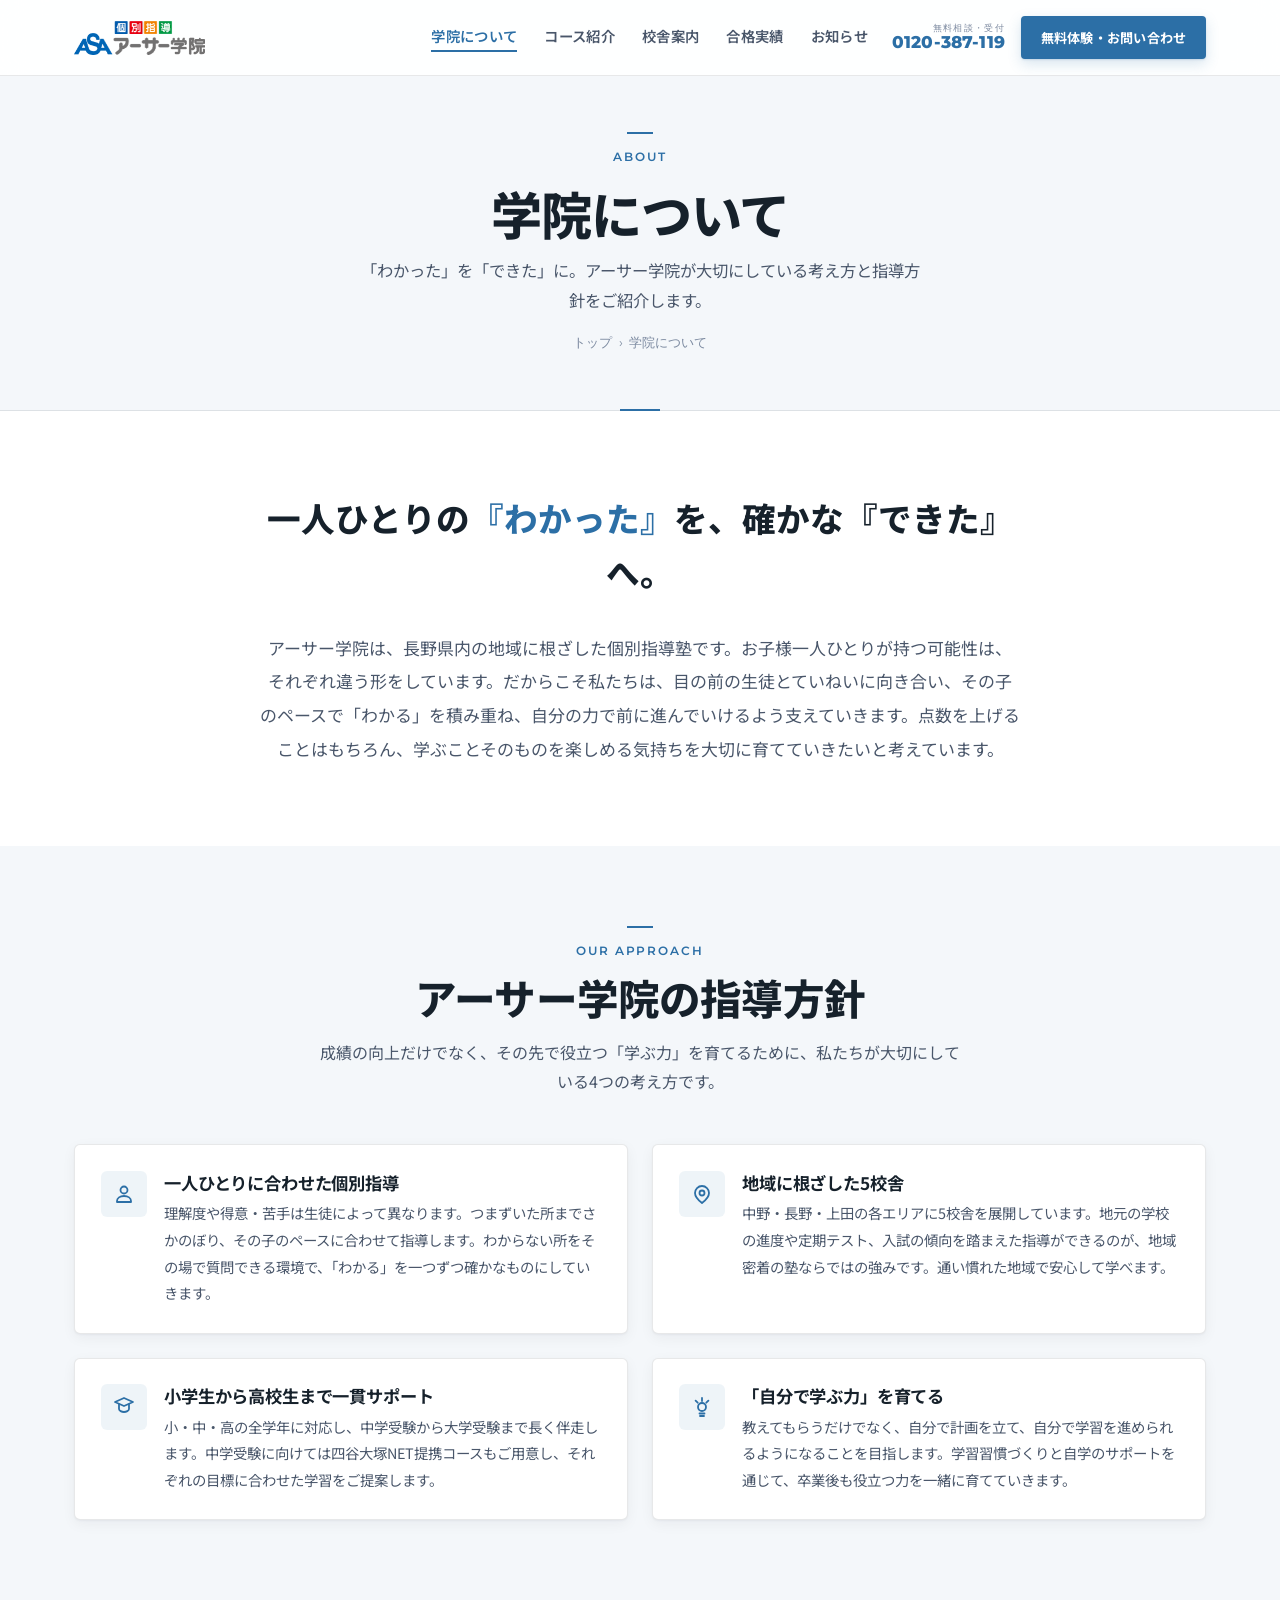
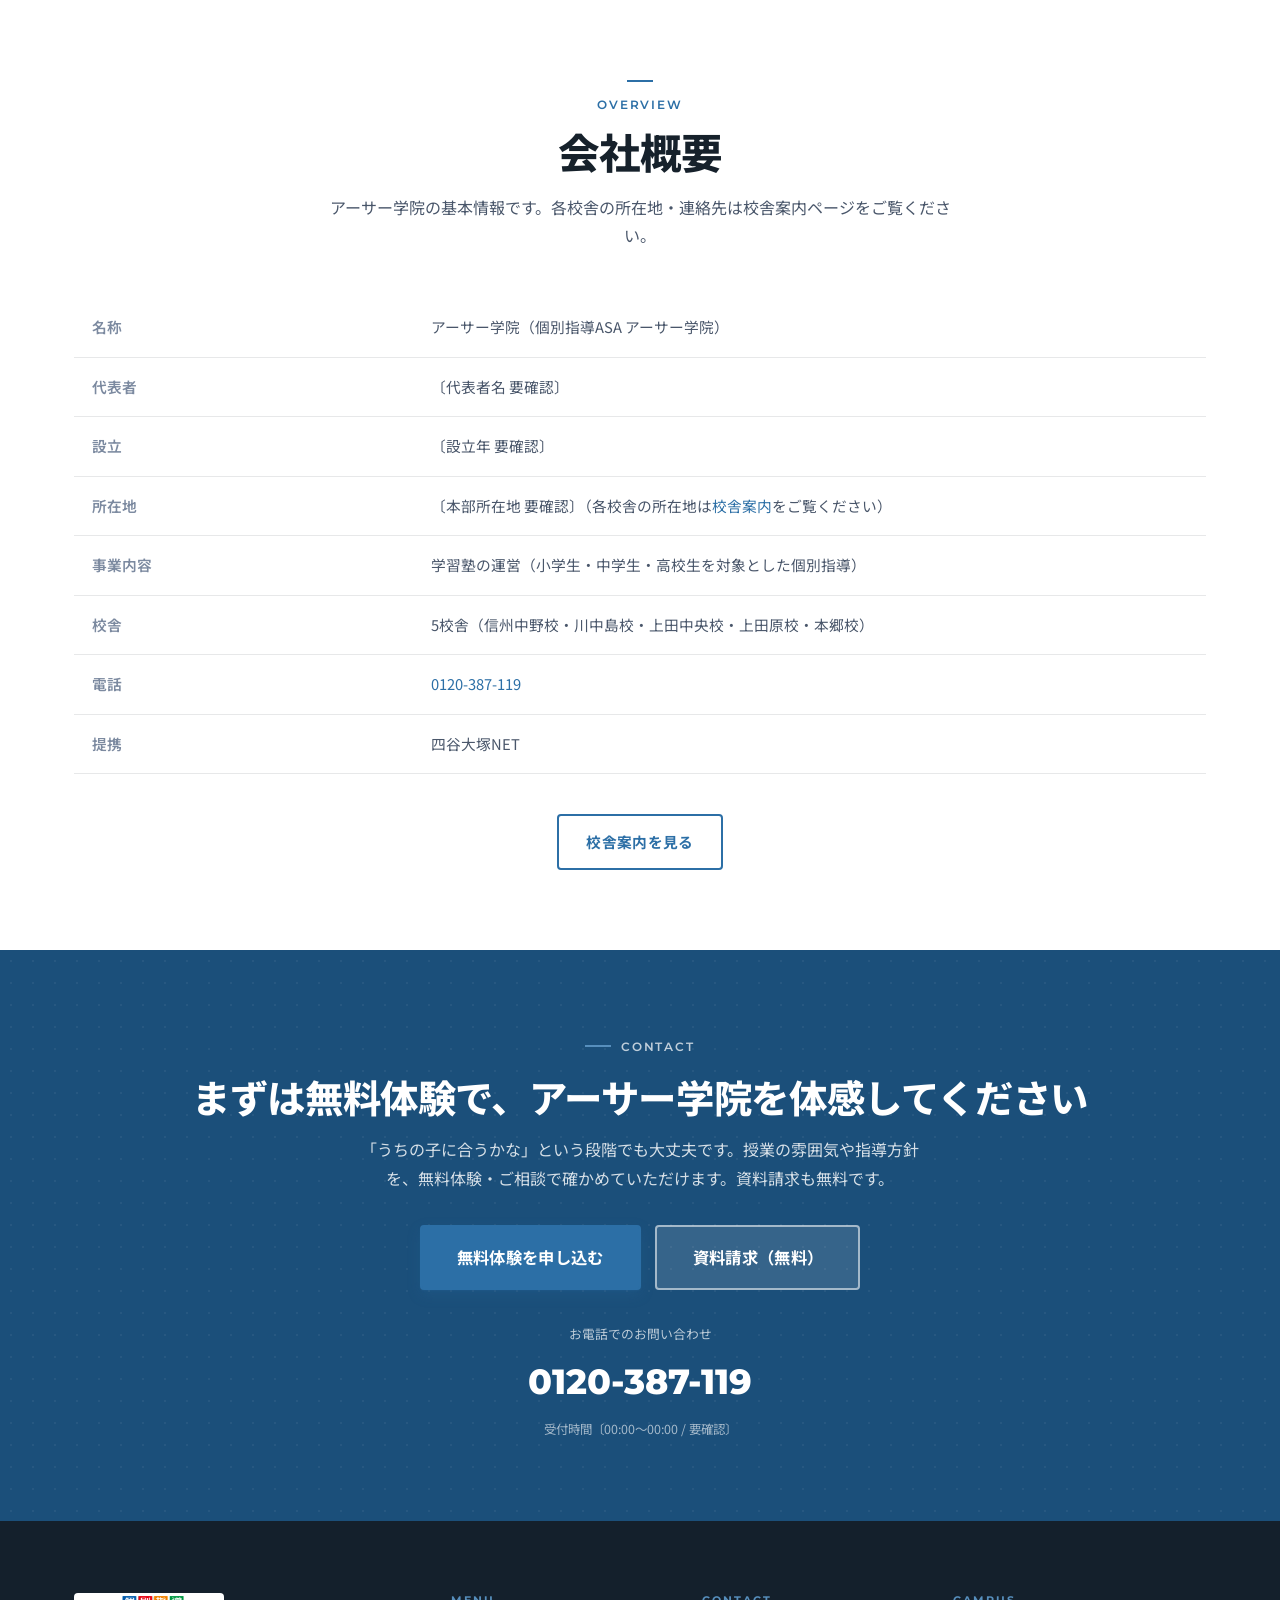
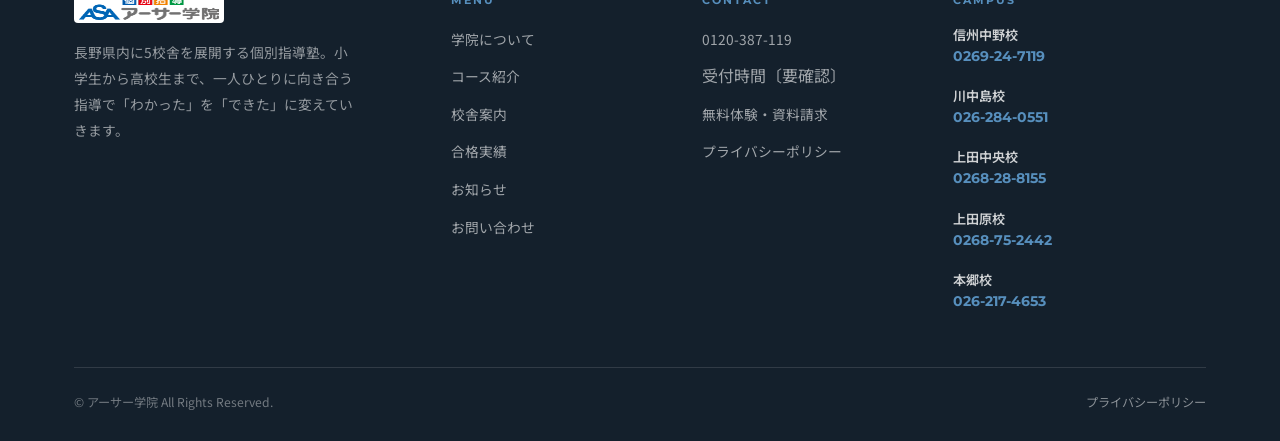
==== about.html @ 17866642 "初版: アーサー学院 提案用サンプルサイト（8ページ） - 純HTML/CSS/JS。SITE_TEMPLATE.md のハウススタイル（白ベース＋単色アクセント・   フラット・ホバー時アクセント線" ====
<!DOCTYPE html>
<html lang="ja">
<head>
  <meta charset="UTF-8">
  <meta name="viewport" content="width=device-width, initial-scale=1.0">
  <meta name="format-detection" content="telephone=no">
  <title>学院について | アーサー学院</title>
  <meta name="description" content="アーサー学院の理念と指導方針。長野県内5校舎で、一人ひとりに向き合う個別指導を通じて「わかった」を「できた」に変えます。">
  <link rel="canonical" href="https://shunta-tf.github.io/AG_website/about.html">
  <meta name="robots" content="index,follow">

  <meta property="og:type" content="website">
  <meta property="og:site_name" content="アーサー学院">
  <meta property="og:locale" content="ja_JP">
  <meta property="og:title" content="学院について | アーサー学院">
  <meta property="og:description" content="アーサー学院の理念と指導方針。長野県内5校舎で、一人ひとりに向き合う個別指導を通じて「わかった」を「できた」に変えます。">
  <meta property="og:url" content="https://shunta-tf.github.io/AG_website/about.html">
  <meta property="og:image" content="https://shunta-tf.github.io/AG_website/images/brand/ogp.png">
  <meta name="twitter:card" content="summary_large_image">
  <meta name="twitter:title" content="学院について | アーサー学院">
  <meta name="twitter:description" content="アーサー学院の理念と指導方針。長野県内5校舎で、一人ひとりに向き合う個別指導を通じて「わかった」を「できた」に変えます。">
  <meta name="twitter:image" content="https://shunta-tf.github.io/AG_website/images/brand/ogp.png">

  <link rel="icon" href="favicon.svg" type="image/svg+xml">
  <link rel="apple-touch-icon" href="images/brand/logo.png">

  <link rel="preconnect" href="https://fonts.googleapis.com">
  <link rel="preconnect" href="https://fonts.gstatic.com" crossorigin>
  <link href="https://fonts.googleapis.com/css2?family=Montserrat:wght@400;500;600;700;800&family=Noto+Sans+JP:wght@400;500;600;700;800&display=swap" rel="stylesheet">
  <link rel="stylesheet" href="css/style.css">
</head>
<body>
  <a href="#main" class="skip-link">本文へスキップ</a>

  <header class="header">
    <div class="nav">
      <a href="index.html" class="nav-logo" aria-label="アーサー学院 トップページ">
        <img src="images/brand/logo.png" alt="アーサー学院" width="180" height="47">
      </a>
      <nav class="nav-links" aria-label="メインメニュー">
        <a href="about.html" class="active">学院について</a>
        <a href="courses.html">コース紹介</a>
        <a href="campus.html">校舎案内</a>
        <a href="results.html">合格実績</a>
        <a href="news.html">お知らせ</a>
      </nav>
      <div class="nav-actions">
        <a href="tel:0120387119" class="nav-tel">
          <span class="tel-label">無料相談・受付</span>
          <span class="tel-num">0120-387-119</span>
        </a>
        <a href="contact.html" class="btn btn-primary btn-sm">無料体験・お問い合わせ</a>
      </div>
      <button class="nav-hamburger" aria-label="メニューを開く" aria-expanded="false" aria-controls="mobileNav">
        <span></span><span></span><span></span>
      </button>
    </div>
  </header>
  <nav class="nav-mobile" id="mobileNav" aria-label="モバイルメニュー">
    <a href="index.html">トップ</a>
    <a href="about.html">学院について</a>
    <a href="courses.html">コース紹介</a>
    <a href="campus.html">校舎案内</a>
    <a href="results.html">合格実績</a>
    <a href="news.html">お知らせ</a>
    <a href="contact.html">お問い合わせ</a>
    <div class="nav-mobile-actions">
      <a href="tel:0120387119" class="nav-mobile-tel">0120-387-119</a>
      <a href="contact.html" class="btn btn-primary">無料体験・お問い合わせ</a>
    </div>
  </nav>

  <main id="main">

    <!-- PAGE HERO -->
    <section class="page-hero">
      <div class="container">
        <span class="section-label">About</span>
        <h1>学院について</h1>
        <p>「わかった」を「できた」に。アーサー学院が大切にしている考え方と指導方針をご紹介します。</p>
        <nav class="breadcrumb" aria-label="パンくず"><a href="index.html">トップ</a><span>›</span>学院について</nav>
      </div>
    </section>

    <!-- 理念バンド -->
    <section class="section">
      <div class="container">
        <div class="mission fade-in">
          <p class="m-quote">一人ひとりの<span class="accent">『わかった』</span>を、確かな『できた』へ。</p>
          <p class="lead mt-2">アーサー学院は、長野県内の地域に根ざした個別指導塾です。お子様一人ひとりが持つ可能性は、それぞれ違う形をしています。だからこそ私たちは、目の前の生徒とていねいに向き合い、その子のペースで「わかる」を積み重ね、自分の力で前に進んでいけるよう支えていきます。点数を上げることはもちろん、学ぶことそのものを楽しめる気持ちを大切に育てていきたいと考えています。</p>
        </div>
      </div>
    </section>

    <!-- 指導方針 -->
    <section class="section bg-alt">
      <div class="container">
        <div class="section-header center fade-in">
          <span class="section-label">Our Approach</span>
          <h2 class="section-title">アーサー学院の指導方針</h2>
          <p class="section-subtitle">成績の向上だけでなく、その先で役立つ「学ぶ力」を育てるために、私たちが大切にしている4つの考え方です。</p>
        </div>
        <div class="feature-grid">
          <div class="feature fade-in">
            <div class="f-ic" aria-hidden="true">
              <svg width="24" height="24" viewBox="0 0 24 24" fill="none" stroke="currentColor" stroke-width="1.8" stroke-linecap="round" stroke-linejoin="round"><path d="M12 14c-4 0-7 2-7 5v1h14v-1c0-3-3-5-7-5Z"/><circle cx="12" cy="8" r="3.5"/></svg>
            </div>
            <div>
              <h3>一人ひとりに合わせた個別指導</h3>
              <p>理解度や得意・苦手は生徒によって異なります。つまずいた所までさかのぼり、その子のペースに合わせて指導します。わからない所をその場で質問できる環境で、「わかる」を一つずつ確かなものにしていきます。</p>
            </div>
          </div>
          <div class="feature fade-in fd2">
            <div class="f-ic" aria-hidden="true">
              <svg width="24" height="24" viewBox="0 0 24 24" fill="none" stroke="currentColor" stroke-width="1.8" stroke-linecap="round" stroke-linejoin="round"><path d="M12 21s-7-5.3-7-10a7 7 0 0 1 14 0c0 4.7-7 10-7 10Z"/><circle cx="12" cy="11" r="2.5"/></svg>
            </div>
            <div>
              <h3>地域に根ざした5校舎</h3>
              <p>中野・長野・上田の各エリアに5校舎を展開しています。地元の学校の進度や定期テスト、入試の傾向を踏まえた指導ができるのが、地域密着の塾ならではの強みです。通い慣れた地域で安心して学べます。</p>
            </div>
          </div>
          <div class="feature fade-in fd3">
            <div class="f-ic" aria-hidden="true">
              <svg width="24" height="24" viewBox="0 0 24 24" fill="none" stroke="currentColor" stroke-width="1.8" stroke-linecap="round" stroke-linejoin="round"><path d="M3 7l9-4 9 4-9 4-9-4Z"/><path d="M7 9.5V14c0 1.7 2.7 3 5 3s5-1.3 5-3V9.5"/></svg>
            </div>
            <div>
              <h3>小学生から高校生まで一貫サポート</h3>
              <p>小・中・高の全学年に対応し、中学受験から大学受験まで長く伴走します。中学受験に向けては四谷大塚NET提携コースもご用意し、それぞれの目標に合わせた学習をご提案します。</p>
            </div>
          </div>
          <div class="feature fade-in fd4">
            <div class="f-ic" aria-hidden="true">
              <svg width="24" height="24" viewBox="0 0 24 24" fill="none" stroke="currentColor" stroke-width="1.8" stroke-linecap="round" stroke-linejoin="round"><path d="M12 3v3"/><path d="M5.6 5.6l2.1 2.1"/><path d="M18.4 5.6l-2.1 2.1"/><circle cx="12" cy="12" r="4"/><path d="M9.5 18.5h5"/><path d="M10 21h4"/></svg>
            </div>
            <div>
              <h3>「自分で学ぶ力」を育てる</h3>
              <p>教えてもらうだけでなく、自分で計画を立て、自分で学習を進められるようになることを目指します。学習習慣づくりと自学のサポートを通じて、卒業後も役立つ力を一緒に育てていきます。</p>
            </div>
          </div>
        </div>
      </div>
    </section>

    <!-- 会社概要 -->
    <section class="section">
      <div class="container">
        <div class="section-header center fade-in">
          <span class="section-label">Overview</span>
          <h2 class="section-title">会社概要</h2>
          <p class="section-subtitle">アーサー学院の基本情報です。各校舎の所在地・連絡先は校舎案内ページをご覧ください。</p>
        </div>
        <div class="table-wrap fade-in">
          <table class="info-table">
            <tbody>
              <tr>
                <th>名称</th>
                <td>アーサー学院（個別指導ASA アーサー学院）</td>
              </tr>
              <tr>
                <th>代表者</th>
                <td>〔代表者名 要確認〕</td>
              </tr>
              <tr>
                <th>設立</th>
                <td>〔設立年 要確認〕</td>
              </tr>
              <tr>
                <th>所在地</th>
                <td>〔本部所在地 要確認〕（各校舎の所在地は<a href="campus.html">校舎案内</a>をご覧ください）</td>
              </tr>
              <tr>
                <th>事業内容</th>
                <td>学習塾の運営（小学生・中学生・高校生を対象とした個別指導）</td>
              </tr>
              <tr>
                <th>校舎</th>
                <td>5校舎（信州中野校・川中島校・上田中央校・上田原校・本郷校）</td>
              </tr>
              <tr>
                <th>電話</th>
                <td><a href="tel:0120387119">0120-387-119</a></td>
              </tr>
              <tr>
                <th>提携</th>
                <td>四谷大塚NET</td>
              </tr>
            </tbody>
          </table>
        </div>
        <div class="section-cta fade-in">
          <a href="campus.html" class="btn btn-outline">校舎案内を見る</a>
        </div>
      </div>
    </section>

    <!-- CTA帯 -->
    <section class="section cta-band">
      <div class="container">
        <div class="fade-in">
          <span class="section-label">Contact</span>
          <h2>まずは無料体験で、アーサー学院を体感してください</h2>
          <p>「うちの子に合うかな」という段階でも大丈夫です。授業の雰囲気や指導方針を、無料体験・ご相談で確かめていただけます。資料請求も無料です。</p>
          <div class="cta-actions">
            <a href="contact.html" class="btn btn-primary btn-lg">無料体験を申し込む</a>
            <a href="contact.html?type=brochure" class="btn btn-ghost btn-lg">資料請求（無料）</a>
          </div>
          <div class="cta-tel">
            <span class="ct-label">お電話でのお問い合わせ</span>
            <a href="tel:0120387119" class="ct-num">0120-387-119</a>
            <span class="ct-hours">受付時間〔00:00〜00:00 / 要確認〕</span>
          </div>
        </div>
      </div>
    </section>

  </main>

  <footer class="footer">
    <div class="container">
      <div class="footer-grid">
        <div class="footer-brand">
          <a href="index.html" class="footer-logo"><img src="images/brand/logo.png" alt="アーサー学院" width="150" height="39"></a>
          <p>長野県内に5校舎を展開する個別指導塾。小学生から高校生まで、一人ひとりに向き合う指導で「わかった」を「できた」に変えていきます。</p>
        </div>
        <div class="footer-col">
          <h4>Menu</h4>
          <ul>
            <li><a href="about.html">学院について</a></li>
            <li><a href="courses.html">コース紹介</a></li>
            <li><a href="campus.html">校舎案内</a></li>
            <li><a href="results.html">合格実績</a></li>
            <li><a href="news.html">お知らせ</a></li>
            <li><a href="contact.html">お問い合わせ</a></li>
          </ul>
        </div>
        <div class="footer-col">
          <h4>Contact</h4>
          <ul>
            <li><a href="tel:0120387119">0120-387-119</a></li>
            <li>受付時間〔要確認〕</li>
            <li><a href="contact.html">無料体験・資料請求</a></li>
            <li><a href="privacy.html">プライバシーポリシー</a></li>
          </ul>
        </div>
        <div class="footer-col footer-campus">
          <h4>Campus</h4>
          <ul>
            <li><span class="fc-name">信州中野校</span><a class="fc-tel" href="tel:0269247119">0269-24-7119</a></li>
            <li><span class="fc-name">川中島校</span><a class="fc-tel" href="tel:0262840551">026-284-0551</a></li>
            <li><span class="fc-name">上田中央校</span><a class="fc-tel" href="tel:0268288155">0268-28-8155</a></li>
            <li><span class="fc-name">上田原校</span><a class="fc-tel" href="tel:0268752442">0268-75-2442</a></li>
            <li><span class="fc-name">本郷校</span><a class="fc-tel" href="tel:0262174653">026-217-4653</a></li>
          </ul>
        </div>
      </div>
      <div class="footer-bottom">
        <span>&copy; アーサー学院 All Rights Reserved.</span>
        <a href="privacy.html">プライバシーポリシー</a>
      </div>
    </div>
  </footer>

  <script src="js/main.js"></script>
</body>
</html>
---- css/style.css ----
/* =====================================================
   STYLE.CSS — アーサー学院 Website
   Base: my-website house style (SITE_TEMPLATE.md §2/§4/§7)
   Re-themed to Arthur Gakuin brand blue (extracted #578fbd).
   Flat, single-accent, hover accent-line motif. No gradients/pills.
   ===================================================== */

/* --- Variables & Reset --- */
:root {
  --bg-primary:    #ffffff;
  --bg-secondary:  #f4f7fa;   /* cool light surface (echoes brand #eff5f9) */
  --bg-card:       #ffffff;
  --bg-card-alt:   #eef3f8;

  /* Brand blue — extracted from arthurgakuin.com (#578fbd) + logo, deepened for AA contrast */
  --accent:        #2c6fa6;   /* primary (AA on white ≈ 5.3:1) */
  --accent-light:  #578fbd;   /* the original extracted brand blue */
  --accent-dark:   #1f5586;   /* hover */
  --accent-glow:   rgba(44,111,166,0.08);
  --accent-deep:   #1b4f7a;   /* hero panel */

  --text-primary:  #16212b;
  --text-secondary:#49566a;
  --text-muted:    #7c8aa0;
  --border:        rgba(22,33,43,0.10);
  --border-hover:  rgba(44,111,166,0.32);

  --header-height: 76px;
  --section-pad:   80px 0;
  --max-width:     1180px;
  --radius:        6px;
  --radius-sm:     4px;
  --t:             all 0.25s ease;
  --shadow:        0 1px 2px rgba(15,23,42,0.04), 0 4px 14px rgba(15,23,42,0.05);
  --shadow-hover:  0 2px 6px rgba(15,23,42,0.06), 0 14px 30px rgba(15,23,42,0.10);
  --ink:           #14202c;
}

*, *::before, *::after { box-sizing: border-box; margin: 0; padding: 0; }

html { scroll-behavior: smooth; -webkit-text-size-adjust: 100%; scroll-padding-top: 92px; }

body {
  font-family: 'Noto Sans JP', 'Montserrat', -apple-system, BlinkMacSystemFont, sans-serif;
  background: var(--bg-primary);
  color: var(--text-primary);
  line-height: 1.8;
  opacity: 0;
  transition: opacity 0.5s ease;
  min-height: 100vh;
  overflow-x: hidden;
  -webkit-font-smoothing: antialiased;
  -moz-osx-font-smoothing: grayscale;
  text-rendering: optimizeLegibility;
}
body.page-loaded { opacity: 1; }

::selection { background: rgba(44,111,166,0.16); color: var(--text-primary); }

@media (prefers-reduced-motion: reduce) {
  *, *::before, *::after {
    animation-duration: 0.01ms !important;
    animation-iteration-count: 1 !important;
    transition-duration: 0.01ms !important;
    scroll-behavior: auto !important;
  }
}

img { max-width: 100%; height: auto; display: block; }
a { color: var(--accent); text-decoration: none; transition: var(--t); }
a:hover { color: var(--accent-dark); }
ul { list-style: none; }

/* --- Keyboard focus (accessibility) --- */
:focus-visible {
  outline: 2px solid var(--accent);
  outline-offset: 2px;
  border-radius: var(--radius-sm);
}
.nav-hamburger:focus-visible { outline-offset: 3px; }

/* --- Skip to content link --- */
.skip-link {
  position: absolute; left: 12px; top: -48px;
  z-index: 2000;
  background: var(--accent); color: #fff;
  padding: 0.6rem 1rem; border-radius: var(--radius-sm);
  font-family: 'Montserrat', sans-serif; font-size: 0.85rem; font-weight: 600;
  transition: top 0.2s ease;
}
.skip-link:focus { top: 12px; color: #fff; }

/* --- Typography --- */
h1,h2,h3,h4,h5 {
  font-family: 'Montserrat', 'Noto Sans JP', sans-serif;
  font-weight: 700;
  line-height: 1.35;
  letter-spacing: -0.01em;
}
.section-title { font-size: clamp(1.85rem,4vw,2.6rem); margin-bottom: 0.7rem; font-weight: 800; letter-spacing: -0.02em; line-height: 1.25; }
.section-subtitle { font-size: 1rem; color: var(--text-secondary); margin-bottom: 0; font-weight: 400; max-width: 640px; }
.section-header.center .section-subtitle { margin-left: auto; margin-right: auto; }
.accent { color: var(--accent); }
.lead { font-size: 1.06rem; color: var(--text-secondary); line-height: 2; }

/* --- Layout --- */
.container { max-width: var(--max-width); margin: 0 auto; padding: 0 24px; }
.section { padding: var(--section-pad); }
.section-header { margin-bottom: 48px; }
.section-header.center { text-align: center; }
.section-label {
  display: inline-block;
  font-size: 0.72rem; font-weight: 600; letter-spacing: 0.16em;
  text-transform: uppercase; color: var(--accent);
  font-family: 'Montserrat', sans-serif;
  margin-bottom: 0.85rem;
}
.section-label::before {
  content: ''; display: inline-block; vertical-align: middle;
  width: 26px; height: 2px; background: var(--accent);
  margin-right: 0.6rem; margin-bottom: 0.18rem;
}
.section-header.center .section-label::before {
  display: block; margin: 0 auto 0.8rem;
}
.bg-alt { background: var(--bg-secondary); }

/* --- Header --- */
.header {
  position: fixed; top: 0; left: 0; right: 0;
  height: var(--header-height);
  z-index: 1000;
  transition: background-color 0.25s ease, box-shadow 0.25s ease, border-color 0.25s ease;
  transform: translateZ(0);
  -webkit-transform: translateZ(0);
  backface-visibility: hidden;
  -webkit-backface-visibility: hidden;
  will-change: background-color;
  border-bottom: 1px solid transparent;
  background-color: rgba(255,255,255,0.92);
  backdrop-filter: saturate(180%) blur(20px);
  -webkit-backdrop-filter: saturate(180%) blur(20px);
  border-bottom-color: var(--border);
}
.header.scrolled {
  box-shadow: 0 1px 0 rgba(15,23,42,0.04), 0 6px 24px rgba(15,23,42,0.06);
}
.nav {
  display: flex; align-items: center; justify-content: space-between;
  height: 100%; max-width: var(--max-width);
  margin: 0 auto; padding: 0 24px; gap: 1.5rem;
}
.nav-logo {
  display: inline-flex; align-items: center; gap: 0.55rem;
  font-family: 'Montserrat', sans-serif;
  font-size: 1.12rem; font-weight: 800;
  color: var(--text-primary); letter-spacing: 0.02em;
  white-space: nowrap;
}
.nav-logo img { height: 34px; width: auto; }
.nav-logo .logo-text { font-weight: 800; }
.nav-logo .logo-text span { color: var(--accent); }
.nav-logo:hover { color: var(--text-primary); }

.nav-links { display: flex; gap: 1.7rem; align-items: center; margin-left: auto; }
.nav-links a {
  font-family: 'Noto Sans JP', sans-serif;
  font-size: 0.9rem; font-weight: 600;
  color: var(--text-secondary); letter-spacing: 0.02em;
  position: relative; padding-bottom: 4px; white-space: nowrap;
}
.nav-links a::after {
  content: ''; position: absolute; bottom: 0; left: 0;
  width: 0; height: 2px; background: var(--accent);
  transition: width 0.3s ease;
}
.nav-links a:hover, .nav-links a.active { color: var(--accent); }
.nav-links a:hover::after, .nav-links a.active::after { width: 100%; }

/* Header conversion actions (persistent CTA — KPI) */
.nav-actions { display: flex; align-items: center; gap: 1rem; }
.nav-tel {
  display: flex; flex-direction: column; line-height: 1.1;
  font-family: 'Montserrat', sans-serif; text-align: right;
}
.nav-tel .tel-label { font-size: 0.58rem; letter-spacing: 0.14em; text-transform: uppercase; color: var(--text-muted); }
.nav-tel .tel-num { font-size: 1.05rem; font-weight: 800; color: var(--accent); letter-spacing: 0.01em; }
.nav-tel .tel-num:hover { color: var(--accent-dark); }

/* Hamburger */
.nav-hamburger {
  display: none; flex-direction: column; gap: 5px;
  cursor: pointer; padding: 8px; background: none; border: none;
}
.nav-hamburger span {
  display: block; width: 24px; height: 2px;
  background: var(--text-primary); transition: var(--t); border-radius: 2px;
}
.nav-hamburger.open span:nth-child(1) { transform: translateY(7px) rotate(45deg); }
.nav-hamburger.open span:nth-child(2) { opacity: 0; }
.nav-hamburger.open span:nth-child(3) { transform: translateY(-7px) rotate(-45deg); }

/* Home page: white nav over dark hero before scroll */
.home-page .header:not(.scrolled) {
  background-color: transparent;
  backdrop-filter: none; -webkit-backdrop-filter: none;
  border-bottom-color: transparent;
}
.home-page .header:not(.scrolled) .nav-logo { color: #fff; }
.home-page .header:not(.scrolled) .nav-logo .logo-text span { color: rgba(255,255,255,0.8); }
.home-page .header:not(.scrolled) .nav-links a { color: rgba(255,255,255,0.9); }
.home-page .header:not(.scrolled) .nav-links a:hover,
.home-page .header:not(.scrolled) .nav-links a.active { color: #fff; }
.home-page .header:not(.scrolled) .nav-links a::after { background: #fff; }
.home-page .header:not(.scrolled) .nav-hamburger span { background: #fff; }
.home-page .header:not(.scrolled) .nav-tel .tel-label { color: rgba(255,255,255,0.7); }
.home-page .header:not(.scrolled) .nav-tel .tel-num { color: #fff; }
/* Logo image: white version not available — keep mark legible on dark with a subtle plate */
.home-page .header:not(.scrolled) .nav-logo img {
  background: #fff; border-radius: 4px; padding: 3px 5px;
}

/* Mobile nav */
.nav-mobile {
  display: none; position: fixed;
  top: var(--header-height); left: 0; right: 0;
  background: rgba(255,255,255,0.98); backdrop-filter: blur(20px);
  padding: 1.5rem 24px 2rem; border-bottom: 1px solid var(--border);
  flex-direction: column; gap: 0; z-index: 999;
  box-shadow: 0 8px 24px rgba(14,14,30,0.08);
  max-height: calc(100vh - var(--header-height)); overflow-y: auto;
}
.nav-mobile.open { display: flex; }
.nav-mobile a {
  font-family: 'Noto Sans JP', sans-serif;
  font-size: 1.02rem; font-weight: 600;
  color: var(--text-secondary);
  padding: 0.95rem 0;
  border-bottom: 1px solid var(--border);
}
.nav-mobile a.active, .nav-mobile a:hover { color: var(--accent); }
.nav-mobile .nav-mobile-actions { display: flex; flex-direction: column; gap: 0.7rem; margin-top: 1.4rem; }
.nav-mobile .nav-mobile-actions .btn { width: 100%; justify-content: center; }
.nav-mobile-tel {
  display: flex; align-items: center; justify-content: center; gap: 0.5rem;
  font-family: 'Montserrat', sans-serif; font-weight: 800; font-size: 1.2rem;
  color: var(--accent); padding: 0.6rem 0; border: none;
}

/* --- Buttons --- */
.btn {
  display: inline-flex; align-items: center; justify-content: center; gap: 0.5rem;
  padding: 0.78rem 1.7rem;
  border-radius: var(--radius-sm);
  font-family: 'Noto Sans JP', 'Montserrat', sans-serif;
  font-size: 0.92rem; font-weight: 700; letter-spacing: 0.02em;
  cursor: pointer; transition: var(--t); border: 2px solid transparent;
  text-decoration: none; white-space: nowrap;
}
.btn .btn-ic { font-size: 1.05em; line-height: 1; }
.btn-primary { background: var(--accent); color: #fff; border-color: var(--accent); box-shadow: 0 1px 2px rgba(44,111,166,0.18), 0 5px 14px rgba(44,111,166,0.18); }
.btn-primary:hover { background: var(--accent-dark); border-color: var(--accent-dark); color: #fff; transform: translateY(-2px); box-shadow: 0 2px 4px rgba(44,111,166,0.2), 0 10px 22px rgba(44,111,166,0.24); }
.btn-outline { background: #fff; color: var(--accent); border-color: var(--accent); }
.btn-outline:hover { background: var(--accent); color: #fff; transform: translateY(-2px); }
.btn-ghost { background: rgba(255,255,255,0.12); color: #fff; border-color: rgba(255,255,255,0.55); }
.btn-ghost:hover { background: #fff; color: var(--accent); border-color: #fff; transform: translateY(-2px); }
.btn-lg { padding: 1rem 2.2rem; font-size: 1.02rem; }
.btn-sm { padding: 0.5rem 1.1rem; font-size: 0.82rem; }
.btn-block { width: 100%; }

/* --- Cards (shared) --- */
.card {
  background: var(--bg-card);
  border: 1px solid var(--border);
  border-radius: var(--radius);
  padding: 2rem;
  transition: var(--t);
  position: relative; overflow: hidden;
  box-shadow: var(--shadow);
}
.card::before {
  content: ''; position: absolute; top: 0; left: 0; right: 0; height: 2px;
  background: var(--accent);
  transform: scaleX(0); transform-origin: left;
  transition: transform 0.3s ease;
}
.card:hover { transform: translateY(-3px); box-shadow: var(--shadow-hover); border-color: var(--border-hover); }
.card:hover::before { transform: scaleX(1); }

/* ===========================
   HERO (photo-less brand panel)
   =========================== */
.hero {
  position: relative; overflow: hidden;
  background: var(--accent-deep);
  color: #fff;
  padding: calc(var(--header-height) + 60px) 0 76px;
  min-height: clamp(520px, 68vh, 700px);
  display: flex; align-items: center;
}
/* subtle static texture — fine dotted grid, never animated (§7-safe) */
.hero::before {
  content: ''; position: absolute; inset: 0; z-index: 0;
  background-image: radial-gradient(rgba(255,255,255,0.06) 1px, transparent 1px);
  background-size: 22px 22px;
  -webkit-mask-image: linear-gradient(to bottom, rgba(0,0,0,0.8), transparent 70%);
  mask-image: linear-gradient(to bottom, rgba(0,0,0,0.8), transparent 70%);
}
.hero .container { position: relative; z-index: 1; width: 100%; }
.hero-grid { display: grid; grid-template-columns: 1.15fr 0.85fr; gap: 3rem; align-items: center; }
.hero-label {
  display: inline-block; font-family: 'Montserrat', sans-serif;
  font-size: 0.74rem; font-weight: 600; letter-spacing: 0.18em;
  text-transform: uppercase; color: rgba(255,255,255,0.72);
  margin-bottom: 1rem;
}
.hero-label::before { content: ''; display: inline-block; width: 26px; height: 2px; background: var(--accent-light); vertical-align: middle; margin-right: 0.6rem; margin-bottom: 0.2rem; }
.hero-title {
  font-family: 'Noto Sans JP', sans-serif;
  font-size: clamp(2rem, 4.6vw, 3.25rem);
  font-weight: 800; letter-spacing: -0.01em;
  line-height: 1.32; margin-bottom: 1.2rem; color: #fff;
}
.hero-title .accent-text { color: var(--accent-light); }
.hero-title .line { display: block; }
.hero-tagline {
  font-size: clamp(0.98rem, 1.6vw, 1.12rem);
  color: rgba(255,255,255,0.85); margin-bottom: 2rem;
  max-width: 560px; line-height: 1.95;
}
.hero-cta { display: flex; gap: 0.9rem; flex-wrap: wrap; align-items: center; }
.hero-tel-block {
  margin-top: 1.8rem; padding-top: 1.6rem;
  border-top: 1px solid rgba(255,255,255,0.16);
  display: flex; align-items: baseline; gap: 0.9rem; flex-wrap: wrap;
}
.hero-tel-block .htb-label { font-size: 0.8rem; color: rgba(255,255,255,0.7); }
.hero-tel-block .htb-num {
  font-family: 'Montserrat', sans-serif; font-weight: 800;
  font-size: clamp(1.5rem, 3vw, 2rem); color: #fff; letter-spacing: 0.01em;
}
.hero-tel-block .htb-num:hover { color: var(--accent-light); }
.hero-tel-block .htb-hours { font-size: 0.78rem; color: rgba(255,255,255,0.6); }

/* Hero side panel: trust mini-stats (no photo dependency) */
.hero-aside {
  background: rgba(255,255,255,0.06);
  border: 1px solid rgba(255,255,255,0.14);
  border-radius: var(--radius);
  padding: 1.8rem;
  backdrop-filter: blur(2px);
}
.hero-aside h2 { font-size: 0.78rem; letter-spacing: 0.12em; text-transform: uppercase; color: rgba(255,255,255,0.7); font-family: 'Montserrat',sans-serif; margin-bottom: 1.2rem; font-weight: 700; }
.hero-stats { display: grid; grid-template-columns: 1fr 1fr; gap: 1.4rem 1rem; }
.hero-stat .hs-val { font-family: 'Montserrat', sans-serif; font-size: clamp(1.7rem, 3vw, 2.3rem); font-weight: 800; color: #fff; line-height: 1; }
.hero-stat .hs-val small { font-size: 0.5em; font-weight: 700; margin-left: 0.15rem; color: var(--accent-light); }
.hero-stat .hs-lbl { font-size: 0.78rem; color: rgba(255,255,255,0.72); margin-top: 0.35rem; }

.hero-scroll {
  position: absolute; bottom: 22px; left: 50%; transform: translateX(-50%);
  display: flex; flex-direction: column; align-items: center; gap: 6px;
  color: rgba(255,255,255,0.6); font-size: 0.64rem;
  letter-spacing: 0.18em; text-transform: uppercase;
  font-family: 'Montserrat', sans-serif; z-index: 1;
  animation: scrollBounce 2.2s ease-in-out infinite;
}
.hero-scroll::after { content: ''; display: block; width: 1px; height: 32px; background: linear-gradient(to bottom, rgba(255,255,255,0.6), transparent); }
@keyframes scrollBounce { 0%,100%{transform:translateX(-50%) translateY(0);} 50%{transform:translateX(-50%) translateY(8px);} }

/* ===========================
   REASONS (選ばれる理由)
   =========================== */
.reason-grid { display: grid; grid-template-columns: repeat(3, 1fr); gap: 1.5rem; }
.reason {
  background: var(--bg-card); border: 1px solid var(--border);
  border-radius: var(--radius); padding: 2rem 1.9rem;
  position: relative; overflow: hidden; transition: var(--t); box-shadow: var(--shadow);
  display: flex; flex-direction: column;
}
.reason::before { content:''; position:absolute; top:0; left:0; right:0; height:2px; background:var(--accent); transform:scaleX(0); transform-origin:left; transition:transform .3s ease; }
.reason:hover { transform: translateY(-3px); box-shadow: var(--shadow-hover); border-color: var(--border-hover); }
.reason:hover::before { transform: scaleX(1); }
.reason-num {
  font-family: 'Montserrat', sans-serif; font-size: 0.72rem; font-weight: 800;
  letter-spacing: 0.1em; color: var(--accent); margin-bottom: 0.9rem;
}
.reason-ic {
  width: 52px; height: 52px; border-radius: var(--radius);
  background: var(--accent-glow); color: var(--accent);
  display: flex; align-items: center; justify-content: center;
  font-size: 1.5rem; margin-bottom: 1.1rem;
}
.reason h3 { font-size: 1.18rem; margin-bottom: 0.55rem; letter-spacing: 0; font-family: 'Noto Sans JP', sans-serif; }
.reason p { color: var(--text-secondary); font-size: 0.92rem; line-height: 1.85; flex: 1; }

/* ===========================
   COURSE CARDS
   =========================== */
.course-grid { display: grid; grid-template-columns: repeat(3, 1fr); gap: 1.5rem; }
.course {
  background: var(--bg-card); border: 1px solid var(--border);
  border-radius: var(--radius); overflow: hidden; transition: var(--t);
  box-shadow: var(--shadow); display: flex; flex-direction: column;
}
.course:hover { transform: translateY(-3px); box-shadow: var(--shadow-hover); border-color: var(--border-hover); }
.course-media { position: relative; aspect-ratio: 16/10; }
.course-tag {
  position: absolute; top: 12px; left: 12px; z-index: 2;
  background: var(--accent); color: #fff;
  font-size: 0.74rem; font-weight: 700; padding: 0.3rem 0.8rem;
  border-radius: var(--radius-sm); font-family: 'Montserrat', sans-serif; letter-spacing: 0.04em;
}
.course-body { padding: 1.6rem 1.6rem 1.8rem; display: flex; flex-direction: column; flex: 1; }
.course-body .eyebrow { font-family: 'Montserrat', sans-serif; font-size: 0.68rem; letter-spacing: 0.12em; text-transform: uppercase; color: var(--accent); font-weight: 700; margin-bottom: 0.3rem; }
.course-body h3 { font-size: 1.3rem; margin-bottom: 0.7rem; font-family: 'Noto Sans JP', sans-serif; }
.course-body p { color: var(--text-secondary); font-size: 0.9rem; line-height: 1.85; flex: 1; margin-bottom: 1.2rem; }
.course-meta { display: flex; flex-direction: column; gap: 0.4rem; margin-bottom: 1.3rem; }
.course-meta .cm-row { display: flex; gap: 0.6rem; font-size: 0.86rem; }
.course-meta .cm-k { color: var(--text-muted); min-width: 4.5em; }
.course-meta .cm-v { color: var(--text-primary); font-weight: 600; }
.course .btn { align-self: flex-start; margin-top: auto; }

/* ===========================
   RESULTS — "number is the hero"
   =========================== */
.results-grid { display: grid; grid-template-columns: repeat(auto-fit, minmax(220px, 1fr)); gap: 1.25rem; }
.result-stat {
  background: var(--bg-card); border: 1px solid var(--border);
  border-radius: var(--radius); padding: 2rem 1.5rem; text-align: center;
  box-shadow: var(--shadow); transition: var(--t); position: relative; overflow: hidden;
}
.result-stat::before { content:''; position:absolute; top:0; left:0; right:0; height:3px; background:var(--accent); transform:scaleX(0); transform-origin:left; transition:transform .3s ease; }
.result-stat:hover { transform: translateY(-3px); box-shadow: var(--shadow-hover); border-color: var(--border-hover); }
.result-stat:hover::before { transform: scaleX(1); }
.result-stat .rs-val { font-family: 'Montserrat', sans-serif; font-size: clamp(2.4rem, 5vw, 3.4rem); font-weight: 800; color: var(--accent); line-height: 1; letter-spacing: -0.02em; }
.result-stat .rs-val small { font-size: 0.36em; font-weight: 700; color: var(--text-secondary); margin-left: 0.2rem; letter-spacing: 0; }
.result-stat .rs-lbl { font-size: 0.9rem; color: var(--text-secondary); margin-top: 0.7rem; font-weight: 600; }
.result-stat .rs-note { font-size: 0.74rem; color: var(--text-muted); margin-top: 0.3rem; }

/* school list of results (named, attributable) */
.result-cols { display: grid; grid-template-columns: 1fr 1fr; gap: 1.5rem; }
.result-card { background: var(--bg-card); border: 1px solid var(--border); border-left: 3px solid var(--accent); border-radius: var(--radius); padding: 1.8rem; box-shadow: var(--shadow); }
.result-card h3 { font-size: 1.1rem; margin-bottom: 1rem; font-family: 'Noto Sans JP', sans-serif; }
.chips { display: flex; flex-wrap: wrap; gap: 0.5rem; }
.chip { font-size: 0.84rem; padding: 0.32rem 0.8rem; background: var(--bg-secondary); border: 1px solid var(--border); border-radius: var(--radius-sm); color: var(--text-secondary); }
.chip strong { color: var(--accent); font-family: 'Montserrat', sans-serif; }

/* ===========================
   CAMPUS CARDS
   =========================== */
.campus-grid { display: grid; grid-template-columns: repeat(3, 1fr); gap: 1.5rem; }
.campus {
  background: var(--bg-card); border: 1px solid var(--border);
  border-radius: var(--radius); overflow: hidden; transition: var(--t);
  box-shadow: var(--shadow); display: flex; flex-direction: column;
}
.campus:hover { transform: translateY(-3px); box-shadow: var(--shadow-hover); border-color: var(--border-hover); }
.campus-media { aspect-ratio: 16/10; }
.campus-body { padding: 1.5rem 1.5rem 1.7rem; display: flex; flex-direction: column; flex: 1; }
.campus-body h3 { font-size: 1.22rem; margin-bottom: 0.9rem; font-family: 'Noto Sans JP', sans-serif; }
.campus-meta { display: flex; flex-direction: column; gap: 0.55rem; margin-bottom: 1.3rem; font-size: 0.88rem; color: var(--text-secondary); flex: 1; }
.campus-meta .ci-row { display: flex; gap: 0.6rem; align-items: flex-start; }
.campus-meta .ci-row .mi { color: var(--accent); min-width: 1.2rem; margin-top: 0.1rem; }
.campus-meta .ci-row a { color: var(--accent); font-weight: 600; }
.campus-actions { display: flex; gap: 0.6rem; flex-wrap: wrap; }

/* ===========================
   NEWS LIST + tags (全校 / 校舎別 + category)
   =========================== */
.news-list { display: flex; flex-direction: column; gap: 1px; background: var(--border); border-radius: var(--radius); overflow: hidden; border: 1px solid var(--border); }
.news-item {
  display: flex; align-items: center; gap: 1rem;
  padding: 1.15rem 1.6rem; background: var(--bg-card); transition: var(--t);
  flex-wrap: wrap; position: relative;
}
.news-item::before { content:''; position:absolute; left:0; top:0; bottom:0; width:3px; background:var(--accent); transform:scaleY(0); transition:transform .25s ease; }
.news-item:hover { background: #f3f8fc; }
.news-item:hover::before { transform: scaleY(1); }
.news-date { font-family: 'Montserrat', sans-serif; font-size: 0.8rem; font-weight: 700; color: var(--accent); white-space: nowrap; min-width: 92px; }
.news-tags { display: inline-flex; gap: 0.4rem; flex-wrap: wrap; }
.news-badge {
  font-size: 0.68rem; font-weight: 700; padding: 0.22rem 0.6rem; border-radius: 3px;
  white-space: nowrap; font-family: 'Noto Sans JP', sans-serif; letter-spacing: 0.02em;
}
/* scope: 全校 vs 校舎別 */
.badge-scope-all { background: var(--accent); color: #fff; }
.badge-scope-campus { background: var(--accent-glow); color: var(--accent); border: 1px solid var(--border-hover); }
/* category colors (muted, single-hue family + a couple of neutrals) */
.badge-cat { border: 1px solid var(--border); background: var(--bg-secondary); color: var(--text-secondary); }
.badge-cat-info    { background: var(--bg-secondary); color: var(--text-secondary); border-color: var(--border); }
.badge-cat-event   { background: #eef6ef; color: #3a7d44; border-color: rgba(58,125,68,0.25); }
.badge-cat-closed  { background: #fdeeee; color: #b5403a; border-color: rgba(181,64,58,0.25); }
.badge-cat-result  { background: var(--accent-glow); color: var(--accent); border-color: var(--border-hover); }
.news-text { color: var(--text-primary); font-size: 0.94rem; flex: 1; min-width: 200px; }
.news-item a.news-text:hover { color: var(--accent); }

/* News filter bar */
.news-filter { display: flex; flex-wrap: wrap; gap: 0.5rem; margin-bottom: 1.6rem; }
.news-filter button {
  font-family: 'Noto Sans JP', sans-serif; font-size: 0.84rem; font-weight: 600;
  padding: 0.45rem 1rem; border-radius: var(--radius-sm);
  border: 1px solid var(--border); background: var(--bg-card); color: var(--text-secondary);
  cursor: pointer; transition: var(--t);
}
.news-filter button:hover { border-color: var(--border-hover); color: var(--accent); }
.news-filter button.active { background: var(--accent); border-color: var(--accent); color: #fff; }
.news-item.is-hidden { display: none; }

/* ===========================
   CTA BAND (closing conversion — KPI)
   =========================== */
.cta-band { background: var(--accent-deep); color: #fff; position: relative; overflow: hidden; }
.cta-band::before {
  content:''; position:absolute; inset:0;
  background-image: radial-gradient(rgba(255,255,255,0.05) 1px, transparent 1px);
  background-size: 22px 22px;
}
.cta-band .container { position: relative; z-index: 1; text-align: center; }
.cta-band .section-label { color: rgba(255,255,255,0.72); }
.cta-band .section-label::before { background: var(--accent-light); }
.cta-band h2 { font-size: clamp(1.7rem, 3.6vw, 2.4rem); font-weight: 800; color: #fff; margin-bottom: 0.8rem; line-height: 1.35; font-family: 'Noto Sans JP', sans-serif; }
.cta-band p { color: rgba(255,255,255,0.82); max-width: 560px; margin: 0 auto 2rem; }
.cta-actions { display: flex; gap: 0.9rem; justify-content: center; flex-wrap: wrap; }
.cta-tel { margin-top: 2rem; }
.cta-tel .ct-label { font-size: 0.8rem; color: rgba(255,255,255,0.7); display: block; margin-bottom: 0.3rem; }
.cta-tel .ct-num { font-family: 'Montserrat', sans-serif; font-weight: 800; font-size: clamp(1.6rem, 3.4vw, 2.2rem); color: #fff; }
.cta-tel .ct-num:hover { color: var(--accent-light); }
.cta-tel .ct-hours { font-size: 0.78rem; color: rgba(255,255,255,0.6); display: block; margin-top: 0.3rem; }

/* ===========================
   PAGE HERO (inner pages)
   =========================== */
.page-hero {
  padding: calc(var(--header-height) + 56px) 24px 56px;
  text-align: center; background: var(--bg-secondary);
  position: relative; border-bottom: 1px solid var(--border);
}
.page-hero::after { content:''; position:absolute; bottom:-1px; left:50%; transform:translateX(-50%); width:40px; height:2px; background:var(--accent); }
.page-hero .section-label::before { display: block; margin: 0 auto 0.8rem; }
.page-hero h1 { font-size: clamp(2rem, 5.5vw, 3.2rem); font-weight: 800; margin-bottom: 0.7rem; letter-spacing: -0.02em; line-height: 1.25; font-family: 'Noto Sans JP', sans-serif; }
.page-hero p { color: var(--text-secondary); font-size: 1.02rem; max-width: 560px; margin: 0 auto; }

/* breadcrumb */
.breadcrumb { font-size: 0.8rem; color: var(--text-muted); margin-top: 1rem; font-family: 'Montserrat', sans-serif; }
.breadcrumb a { color: var(--text-muted); }
.breadcrumb a:hover { color: var(--accent); }
.breadcrumb span { margin: 0 0.4rem; }

/* ===========================
   FLOW STEPS (入塾までの流れ)
   =========================== */
.flow { position: relative; padding-left: 2.2rem; max-width: 760px; }
.flow::before { content:''; position:absolute; left:9px; top:6px; bottom:6px; width:2px; background: linear-gradient(to bottom, var(--accent), var(--accent-glow)); }
.flow-step { position: relative; margin-bottom: 1.4rem; background: var(--bg-card); border: 1px solid var(--border); border-radius: var(--radius); padding: 1.3rem 1.5rem; box-shadow: var(--shadow); transition: var(--t); }
.flow-step:hover { border-color: var(--border-hover); }
.flow-step::before { content:''; position:absolute; left:-2.2rem; top:1.6rem; width:18px; height:18px; border-radius:50%; background:var(--accent); border:3px solid var(--bg-primary); box-shadow: 0 0 0 1px var(--border); }
.flow-step .fs-step { font-family:'Montserrat',sans-serif; font-size:0.68rem; font-weight:800; letter-spacing:0.12em; text-transform:uppercase; color:var(--accent); margin-bottom:0.3rem; }
.flow-step h3 { font-size: 1.08rem; margin-bottom: 0.35rem; font-family:'Noto Sans JP',sans-serif; }
.flow-step p { color: var(--text-secondary); font-size: 0.9rem; }

/* ===========================
   FAQ (accordion)
   =========================== */
.faq { max-width: 800px; margin: 0 auto; display: flex; flex-direction: column; gap: 0.75rem; }
.faq-item { border: 1px solid var(--border); border-radius: var(--radius); background: var(--bg-card); overflow: hidden; transition: var(--t); }
.faq-item:hover { border-color: var(--border-hover); }
.faq-q { width: 100%; text-align: left; background: none; border: none; cursor: pointer; padding: 1.2rem 1.5rem; font-family: 'Noto Sans JP', sans-serif; font-size: 1rem; font-weight: 600; color: var(--text-primary); display: flex; align-items: center; gap: 0.9rem; }
.faq-q .faq-mark { font-family:'Montserrat',sans-serif; font-weight:800; color: var(--accent); flex-shrink: 0; }
.faq-q .faq-toggle { margin-left: auto; transition: transform 0.25s ease; color: var(--accent); font-size: 1.2rem; line-height: 1; }
.faq-q[aria-expanded="true"] .faq-toggle { transform: rotate(45deg); }
.faq-a { max-height: 0; overflow: hidden; transition: max-height 0.3s ease; }
.faq-a-inner { padding: 0 1.5rem 1.3rem 3.3rem; color: var(--text-secondary); font-size: 0.92rem; line-height: 1.9; }

/* ===========================
   PRICING / FEE
   =========================== */
.fee-note { background: var(--bg-secondary); border: 1px dashed var(--border-hover); border-radius: var(--radius); padding: 1.5rem 1.75rem; color: var(--text-secondary); font-size: 0.92rem; line-height: 1.9; }
.fee-table { width: 100%; border-collapse: collapse; font-size: 0.92rem; background: var(--bg-card); border: 1px solid var(--border); border-radius: var(--radius); overflow: hidden; }
.fee-table th, .fee-table td { padding: 0.95rem 1.1rem; border-bottom: 1px solid var(--border); text-align: left; }
.fee-table thead th { background: var(--bg-secondary); font-family: 'Noto Sans JP', sans-serif; font-weight: 700; color: var(--text-primary); font-size: 0.84rem; letter-spacing: 0.02em; }
.fee-table tbody th { font-weight: 600; color: var(--text-primary); }
.fee-table td { color: var(--text-secondary); }
.fee-table tr:last-child th, .fee-table tr:last-child td { border-bottom: none; }
.fee-price { font-family: 'Montserrat', sans-serif; font-weight: 800; color: var(--accent); }

/* ===========================
   INFO TABLE (会社概要 / details)
   =========================== */
.info-table { width: 100%; border-collapse: collapse; font-size: 0.92rem; }
.info-table th, .info-table td { padding: 1rem 1.1rem; border-bottom: 1px solid var(--border); text-align: left; vertical-align: top; }
.info-table th { width: 30%; color: var(--text-muted); font-weight: 600; font-family: 'Noto Sans JP', sans-serif; white-space: nowrap; }
.info-table td { color: var(--text-secondary); }

/* prose blocks (about / privacy) */
.prose { max-width: 820px; }
.prose h2 { font-size: 1.5rem; margin: 2.5rem 0 1rem; font-family:'Noto Sans JP',sans-serif; }
.prose h3 { font-size: 1.15rem; margin: 1.8rem 0 0.7rem; font-family:'Noto Sans JP',sans-serif; color: var(--accent); }
.prose p { color: var(--text-secondary); margin-bottom: 1.1rem; line-height: 2; }
.prose ul { margin: 0 0 1.2rem; padding-left: 0; }
.prose ul li { position: relative; padding-left: 1.4rem; margin-bottom: 0.6rem; color: var(--text-secondary); }
.prose ul li::before { content:''; position:absolute; left:0; top:0.7em; width:6px; height:6px; border-radius:2px; background: var(--accent); }
.prose ol { padding-left: 1.4rem; margin-bottom: 1.2rem; color: var(--text-secondary); }
.prose ol li { margin-bottom: 0.6rem; }

/* mission / philosophy band */
.mission { text-align: center; max-width: 760px; margin: 0 auto; }
.mission .m-quote { font-size: clamp(1.4rem, 3.2vw, 2.1rem); font-weight: 800; line-height: 1.6; color: var(--text-primary); font-family:'Noto Sans JP',sans-serif; }
.mission .m-quote .accent { color: var(--accent); }

/* feature list (about) */
.feature-grid { display: grid; grid-template-columns: repeat(2, 1fr); gap: 1.5rem; }
.feature { display: flex; gap: 1.1rem; align-items: flex-start; background: var(--bg-card); border: 1px solid var(--border); border-radius: var(--radius); padding: 1.6rem; box-shadow: var(--shadow); transition: var(--t); }
.feature:hover { border-color: var(--border-hover); box-shadow: var(--shadow-hover); }
.feature .f-ic { width: 46px; height: 46px; border-radius: var(--radius); background: var(--accent-glow); color: var(--accent); display:flex; align-items:center; justify-content:center; font-size:1.3rem; flex-shrink: 0; }
.feature h3 { font-size: 1.08rem; margin-bottom: 0.4rem; font-family:'Noto Sans JP',sans-serif; }
.feature p { color: var(--text-secondary); font-size: 0.9rem; line-height: 1.85; }

/* ===========================
   GENERIC 2-COLUMN SPLIT (course / campus detail)
   =========================== */
.split { display: grid; grid-template-columns: 1fr 1fr; gap: 2.4rem 3rem; align-items: center; }
.split.top { align-items: start; }
.split + .split { margin-top: 3.5rem; }
.split-media { position: relative; aspect-ratio: 4/3; border-radius: var(--radius); overflow: hidden; border: 1px solid var(--border); }
.split-body > .eyebrow { font-family:'Montserrat',sans-serif; font-size:0.7rem; letter-spacing:0.12em; text-transform:uppercase; color:var(--accent); font-weight:700; display:block; margin-bottom:0.4rem; }
.split-body h2 { font-size: clamp(1.45rem,3vw,2rem); margin-bottom: 0.9rem; font-family:'Noto Sans JP',sans-serif; }
.split-body p { color: var(--text-secondary); line-height: 1.95; margin-bottom: 1.1rem; }
@media (max-width: 768px) {
  .split { grid-template-columns: 1fr; gap: 1.5rem; }
  .split.reverse .split-media { order: -1; }
}

/* responsive table wrapper */
.table-wrap { overflow-x: auto; -webkit-overflow-scrolling: touch; }

/* ===========================
   PHOTO PLACEHOLDER (rights-pending slots — §5)
   =========================== */
.photo-ph {
  width: 100%; height: 100%;
  background:
    repeating-linear-gradient(45deg, rgba(44,111,166,0.04) 0 10px, rgba(44,111,166,0.07) 10px 20px);
  border: 1px dashed var(--border-hover);
  display: flex; flex-direction: column; align-items: center; justify-content: center;
  gap: 0.5rem; color: var(--accent); text-align: center; padding: 1rem;
  min-height: 120px;
}
.photo-ph .pp-ic { font-size: 1.6rem; opacity: 0.7; }
.photo-ph .pp-label { font-size: 0.74rem; font-weight: 700; letter-spacing: 0.04em; color: var(--accent); font-family:'Noto Sans JP',sans-serif; }
.photo-ph .pp-note { font-size: 0.66rem; color: var(--text-muted); }
/* real photo, when supplied */
.media-img { width: 100%; height: 100%; object-fit: cover; display: block; }

/* ===========================
   CONTACT
   =========================== */
.contact-grid { display: grid; grid-template-columns: 1fr 1.5fr; gap: 3.5rem; align-items: start; }
.contact-info h2 { font-size: 1.15rem; margin-bottom: 1.4rem; font-weight: 700; font-family:'Noto Sans JP',sans-serif; }
.ci-item { display: flex; align-items: flex-start; gap: 1rem; margin-bottom: 1.4rem; }
.ci-icon { font-size: 1.1rem; color: var(--accent); min-width: 1.4rem; margin-top: 0.15rem; }
.ci-label { font-size: 0.68rem; color: var(--text-muted); text-transform: uppercase; letter-spacing: 0.12em; font-family:'Montserrat',sans-serif; margin-bottom: 0.2rem; }
.ci-val { font-size: 0.94rem; color: var(--text-secondary); }
.ci-val a { color: var(--accent); }
.ci-val .ci-tel { font-family:'Montserrat',sans-serif; font-weight: 800; font-size: 1.25rem; }

/* Contact tel emphasis card */
.contact-tel-card { background: var(--bg-secondary); border: 1px solid var(--border); border-left: 3px solid var(--accent); border-radius: var(--radius); padding: 1.6rem; margin-bottom: 1.6rem; }
.contact-tel-card .ctc-label { font-size: 0.74rem; color: var(--text-muted); letter-spacing: 0.08em; }
.contact-tel-card .ctc-num { display: block; font-family:'Montserrat',sans-serif; font-weight: 800; font-size: 1.7rem; color: var(--accent); margin: 0.3rem 0; }
.contact-tel-card .ctc-hours { font-size: 0.8rem; color: var(--text-secondary); }

/* Form */
.c-form { background: var(--bg-card); border: 1px solid var(--border); border-radius: var(--radius); padding: 2.2rem; box-shadow: var(--shadow); }
.form-row { margin-bottom: 1.4rem; }
.form-row.two { display: grid; grid-template-columns: 1fr 1fr; gap: 1.2rem; }
.form-label { display: block; font-size: 0.88rem; font-weight: 600; margin-bottom: 0.5rem; color: var(--text-primary); }
.form-label .req { color: #c0392b; font-size: 0.78rem; margin-left: 0.35rem; font-weight: 700; }
.form-label .opt { color: var(--text-muted); font-size: 0.72rem; margin-left: 0.35rem; font-weight: 500; }
.form-control {
  width: 100%; font-family: inherit; font-size: 0.95rem; color: var(--text-primary);
  padding: 0.75rem 0.9rem; border: 1px solid var(--border); border-radius: var(--radius-sm);
  background: #fff; transition: var(--t);
}
.form-control::placeholder { color: var(--text-muted); }
.form-control:focus { outline: none; border-color: var(--accent); box-shadow: 0 0 0 3px var(--accent-glow); }
textarea.form-control { resize: vertical; min-height: 130px; line-height: 1.8; }
select.form-control { appearance: none; -webkit-appearance: none; background-image: url("data:image/svg+xml,%3Csvg xmlns='http://www.w3.org/2000/svg' width='12' height='8' viewBox='0 0 12 8'%3E%3Cpath fill='%237c8aa0' d='M6 8 0 0h12z'/%3E%3C/svg%3E"); background-repeat: no-repeat; background-position: right 0.9rem center; padding-right: 2.2rem; }
.form-control.error { border-color: #c0392b; box-shadow: 0 0 0 3px rgba(192,57,43,0.1); }
.form-error { display: none; color: #c0392b; font-size: 0.8rem; margin-top: 0.35rem; }
.form-error.show { display: block; }
.form-consent { display: flex; align-items: flex-start; gap: 0.6rem; font-size: 0.86rem; color: var(--text-secondary); }
.form-consent input { margin-top: 0.28rem; width: 16px; height: 16px; accent-color: var(--accent); flex-shrink: 0; }
.form-consent a { color: var(--accent); text-decoration: underline; }
.form-note { font-size: 0.8rem; color: var(--text-muted); margin-top: 1rem; line-height: 1.7; }
.form-success {
  display: none; text-align: center; padding: 2.5rem 1.5rem;
  background: var(--accent-glow); border: 1px solid var(--border-hover); border-radius: var(--radius);
}
.form-success.show { display: block; }
.form-success .fs-ic { width: 56px; height: 56px; border-radius: 50%; background: var(--accent); color: #fff; display: flex; align-items: center; justify-content: center; font-size: 1.8rem; margin: 0 auto 1.2rem; }
.form-success h3 { font-size: 1.3rem; margin-bottom: 0.6rem; font-family:'Noto Sans JP',sans-serif; }
.form-success p { color: var(--text-secondary); font-size: 0.92rem; line-height: 1.9; }

/* Map embed (responsive) */
.map-embed { position: relative; width: 100%; aspect-ratio: 16/9; border-radius: var(--radius); overflow: hidden; border: 1px solid var(--border); }
.map-embed iframe { position: absolute; inset: 0; width: 100%; height: 100%; border: 0; }
.map-ph { display: flex; align-items: center; justify-content: center; flex-direction: column; gap: 0.5rem; background: var(--bg-secondary); color: var(--text-muted); height: 100%; font-size: 0.82rem; text-align: center; padding: 1rem; }

/* Instagram embed slot */
.ig-slot { background: var(--bg-secondary); border: 1px dashed var(--border-hover); border-radius: var(--radius); padding: 1.5rem; text-align: center; color: var(--text-muted); font-size: 0.82rem; }
.ig-slot .ig-ic { font-size: 1.5rem; color: var(--accent); margin-bottom: 0.4rem; }

/* ===========================
   FOOTER
   =========================== */
.footer { background: var(--ink); padding: 72px 0 28px; color: rgba(255,255,255,0.6); }
.footer-grid { display: grid; grid-template-columns: 1.6fr 1fr 1fr 1.2fr; gap: 2.5rem; margin-bottom: 2.8rem; }
.footer-brand .footer-logo { display: inline-flex; align-items: center; gap: 0.5rem; font-family:'Montserrat',sans-serif; font-size: 1.3rem; font-weight: 800; color: #fff; margin-bottom: 1rem; }
.footer-brand .footer-logo img { height: 30px; background: #fff; border-radius: 4px; padding: 3px 5px; }
.footer-brand p { color: rgba(255,255,255,0.55); font-size: 0.86rem; line-height: 1.9; max-width: 280px; }
.footer-col h4 { font-size: 0.68rem; font-weight: 700; letter-spacing: 0.18em; text-transform: uppercase; color: var(--accent-light); margin-bottom: 1rem; font-family:'Montserrat',sans-serif; }
.footer-col ul { display: flex; flex-direction: column; gap: 0.55rem; }
.footer-col a { color: rgba(255,255,255,0.6); font-size: 0.86rem; }
.footer-col a:hover { color: #fff; }
.footer-campus li { color: rgba(255,255,255,0.55); font-size: 0.82rem; line-height: 1.6; margin-bottom: 0.6rem; }
.footer-campus .fc-name { color: rgba(255,255,255,0.8); font-weight: 600; display: block; }
.footer-campus .fc-tel { color: var(--accent-light); font-family:'Montserrat',sans-serif; font-weight: 700; }
.footer-bottom { border-top: 1px solid rgba(255,255,255,0.12); padding-top: 1.5rem; display: flex; justify-content: space-between; flex-wrap: wrap; gap: 0.6rem; color: rgba(255,255,255,0.4); font-size: 0.76rem; }
.footer-bottom a { color: rgba(255,255,255,0.5); }
.footer-bottom a:hover { color: #fff; }

/* ===========================
   SCROLL ANIMATION
   =========================== */
.fade-in { opacity: 0; transform: translateY(26px); transition: opacity 0.7s ease, transform 0.7s ease; }
.fade-in.visible { opacity: 1; transform: translateY(0); }
.fd1 { transition-delay: 0.08s; } .fd2 { transition-delay: 0.16s; } .fd3 { transition-delay: 0.24s; } .fd4 { transition-delay: 0.32s; }

/* utilities */
.text-center { text-align: center; }
.mt-2 { margin-top: 2rem; } .mt-3 { margin-top: 3rem; }
.section-cta { text-align: center; margin-top: 2.5rem; }
.divider { height: 1px; background: var(--border); border: none; margin: 3rem 0; }

/* ===========================
   RESPONSIVE
   =========================== */
@media (max-width: 1024px) {
  .reason-grid, .course-grid, .campus-grid { grid-template-columns: repeat(2, 1fr); }
  .feature-grid { grid-template-columns: 1fr; }
  .footer-grid { grid-template-columns: 1fr 1fr; }
  .footer-brand { grid-column: span 2; }
  .contact-grid { grid-template-columns: 1fr; gap: 2.5rem; }
  .hero-grid { grid-template-columns: 1fr; gap: 2.2rem; }
  .hero-aside { max-width: 460px; }
}

@media (max-width: 768px) {
  :root { --section-pad: 52px 0; --header-height: 62px; }
  .container { padding: 0 18px; }
  .section-header { margin-bottom: 32px; }

  .nav-links { display: none; }
  .nav-actions { display: none; }
  .nav-hamburger { display: flex; }

  .hero { min-height: auto; padding: calc(var(--header-height) + 40px) 0 52px; text-align: left; }
  .hero-cta, .cta-actions { flex-direction: column; align-items: stretch; gap: 0.7rem; }
  .hero-cta .btn, .cta-actions .btn { width: 100%; }
  .reason-grid, .course-grid, .campus-grid, .result-cols, .form-row.two { grid-template-columns: 1fr; }
  .news-item { flex-direction: column; align-items: flex-start; gap: 0.5rem; padding: 1.1rem 1.1rem; }
  .news-date { min-width: unset; }
  .footer-grid { grid-template-columns: 1fr; }
  .footer-brand { grid-column: auto; }
  .footer { padding: 48px 0 24px; }
  .info-table th { width: 38%; }
  .c-form { padding: 1.5rem; }
}

@media (max-width: 480px) {
  :root { --section-pad: 44px 0; }
  .hero-stats { grid-template-columns: 1fr 1fr; }
  .campus-actions { flex-direction: column; }
  .campus-actions .btn { width: 100%; }
}
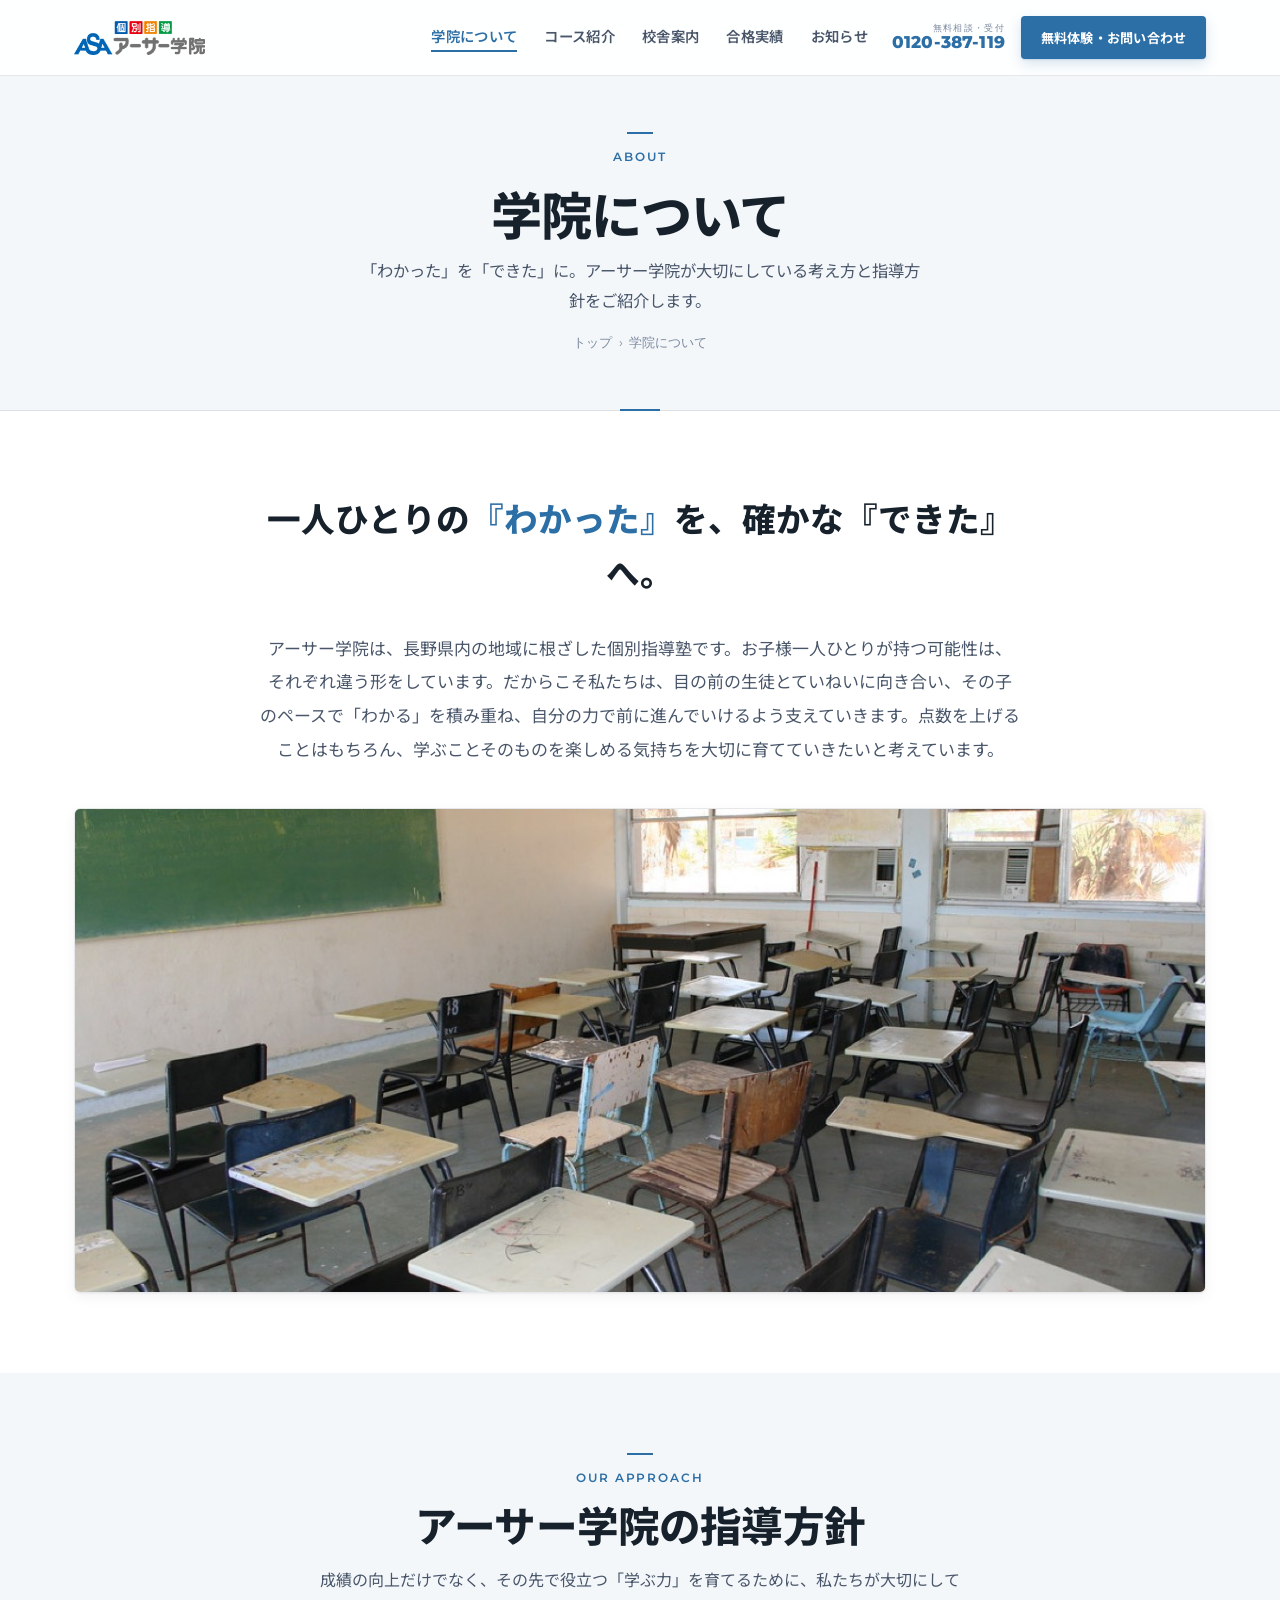
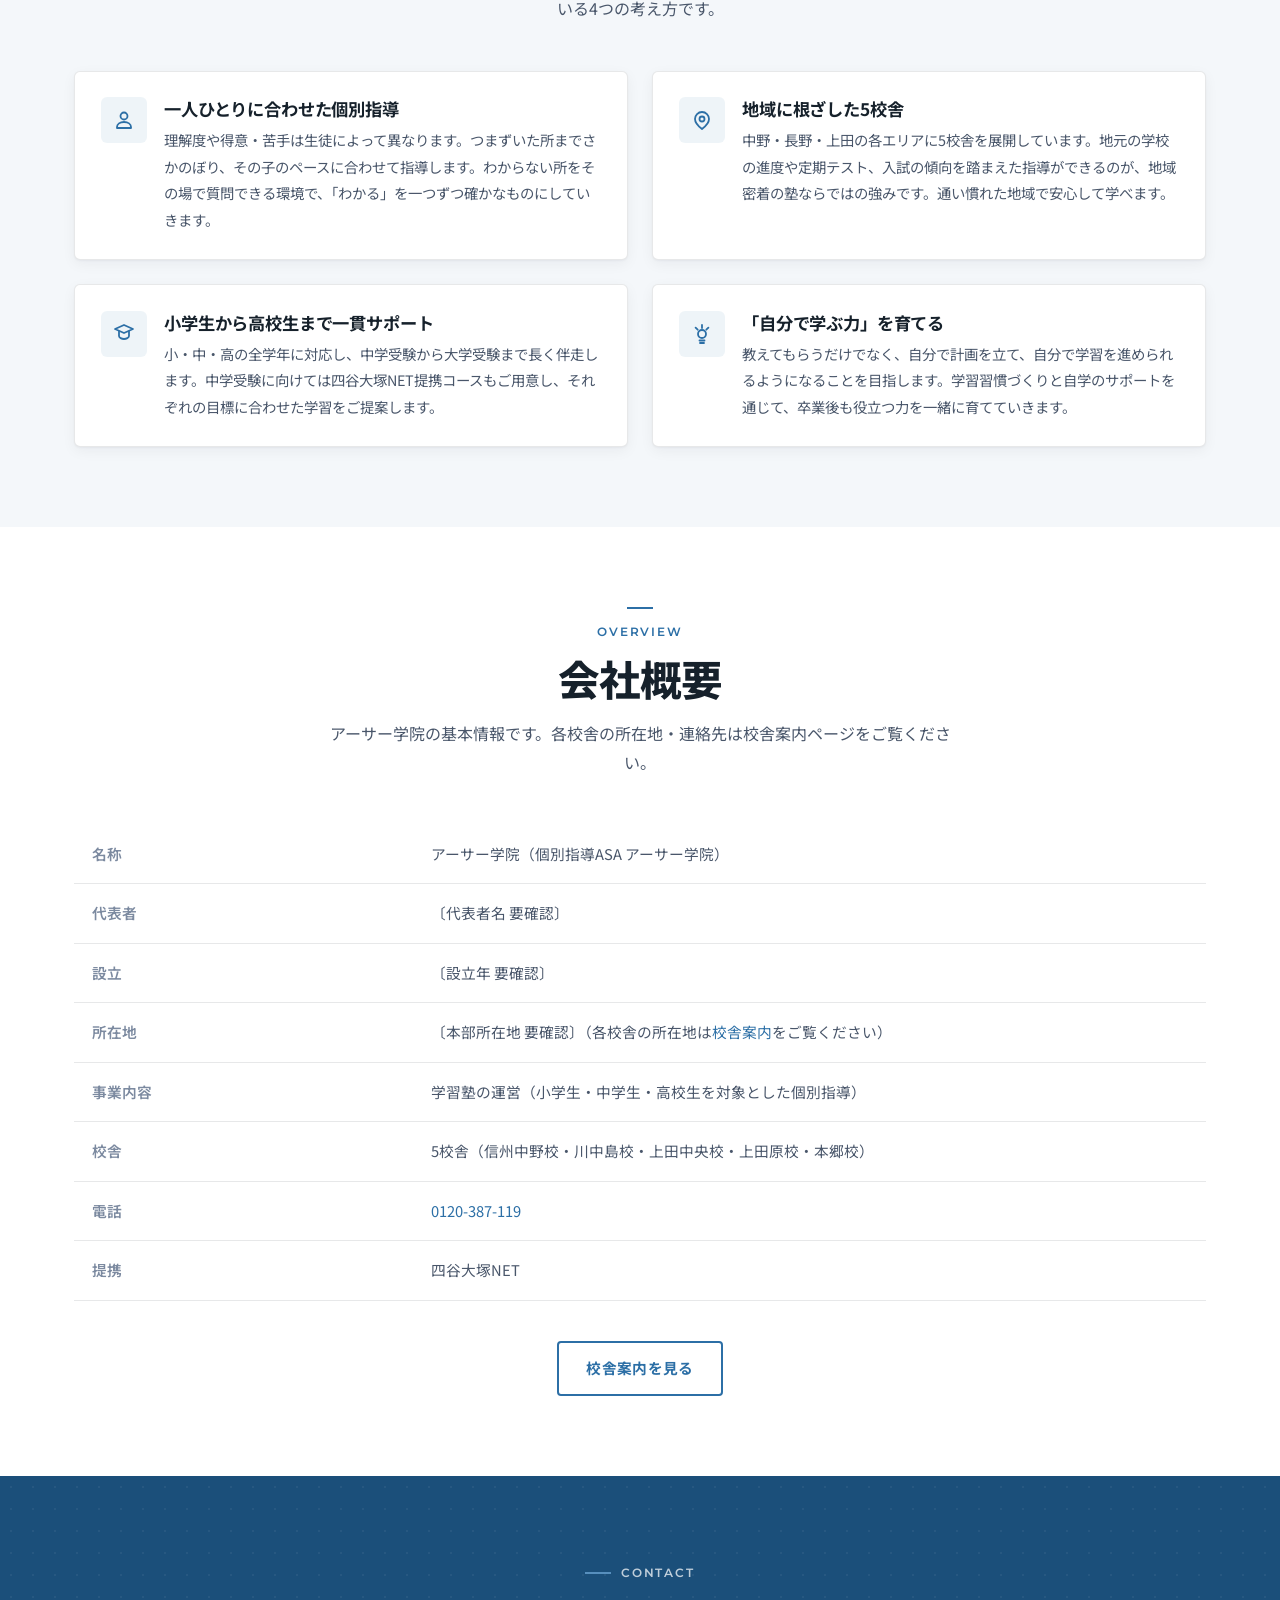
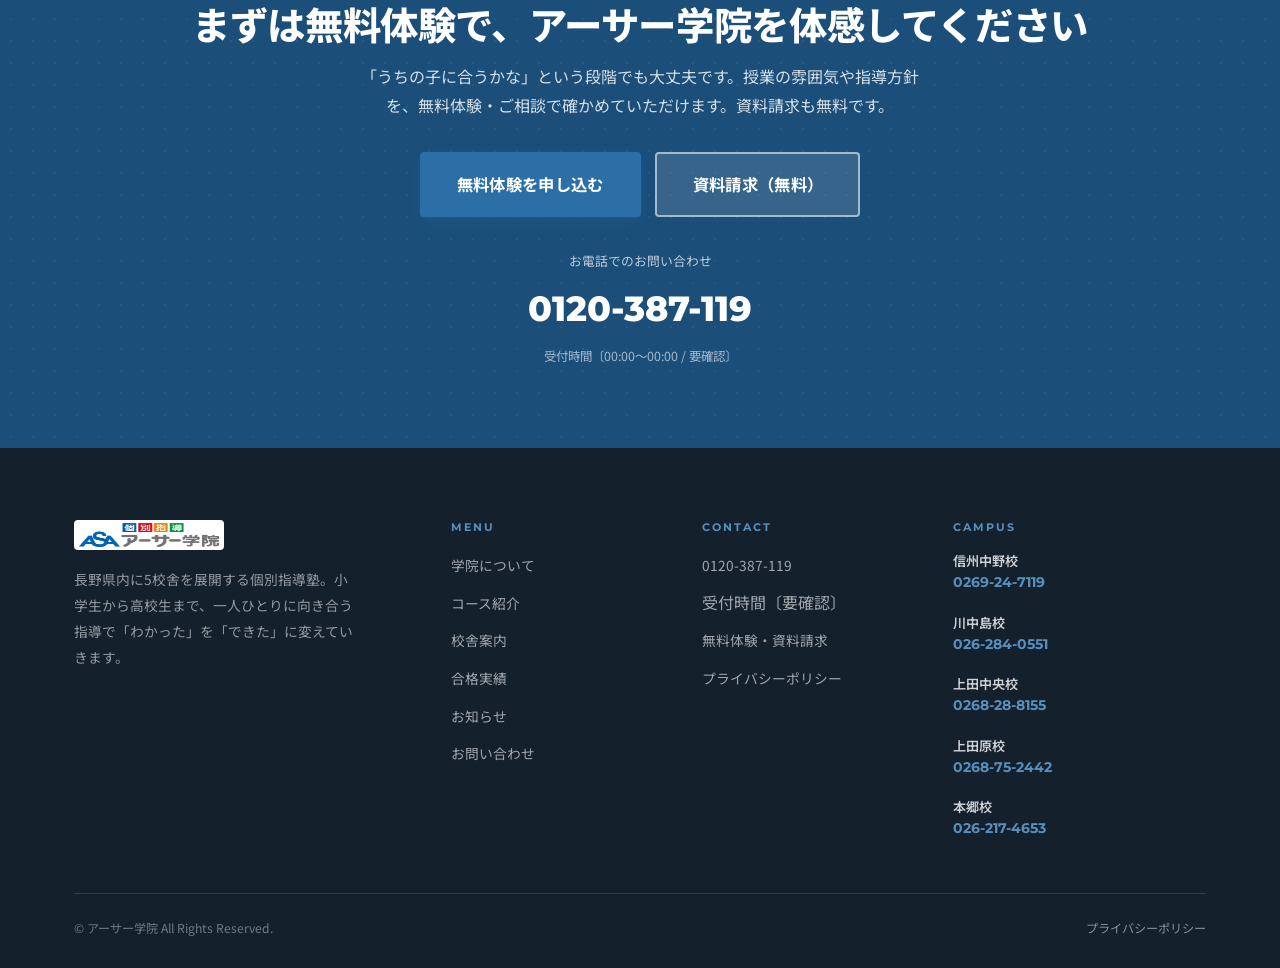
==== commit ffe6a4f8: "写真追加: hero背景・コース3枚・aboutバナーに CC0 フリー素材を配置 - 既存サイト画像（権利/肖像未確認）は引き続き不使用。 - CC0（帰属不要）の学習・教室イメージを「仮画像」とし" ====
--- a/about.html
+++ b/about.html
@@ -89,6 +89,7 @@
           <p class="m-quote">一人ひとりの<span class="accent">『わかった』</span>を、確かな『できた』へ。</p>
           <p class="lead mt-2">アーサー学院は、長野県内の地域に根ざした個別指導塾です。お子様一人ひとりが持つ可能性は、それぞれ違う形をしています。だからこそ私たちは、目の前の生徒とていねいに向き合い、その子のペースで「わかる」を積み重ね、自分の力で前に進んでいけるよう支えていきます。点数を上げることはもちろん、学ぶことそのものを楽しめる気持ちを大切に育てていきたいと考えています。</p>
         </div>
+        <div class="banner-img fade-in"><img class="media-img" src="images/about/lesson.jpg" alt="学びの様子（イメージ写真）" loading="lazy" width="1200" height="800"></div>
       </div>
     </section>
 
--- a/css/style.css
+++ b/css/style.css
@@ -292,7 +292,10 @@
    =========================== */
 .hero {
   position: relative; overflow: hidden;
-  background: var(--accent-deep);
+  background:
+    linear-gradient(180deg, rgba(18,52,84,0.86) 0%, rgba(13,40,68,0.93) 100%),
+    url("../images/hero/classroom.jpg") center/cover no-repeat,
+    var(--accent-deep);
   color: #fff;
   padding: calc(var(--header-height) + 60px) 0 76px;
   min-height: clamp(520px, 68vh, 700px);
@@ -632,6 +635,10 @@
 
 /* responsive table wrapper */
 .table-wrap { overflow-x: auto; -webkit-overflow-scrolling: touch; }
+
+/* wide banner image (e.g. about intro) */
+.banner-img { aspect-ratio: 21/9; border-radius: var(--radius); overflow: hidden; border: 1px solid var(--border); margin-top: 2.6rem; box-shadow: var(--shadow); }
+@media (max-width: 768px) { .banner-img { aspect-ratio: 16/9; margin-top: 1.8rem; } }
 
 /* ===========================
    PHOTO PLACEHOLDER (rights-pending slots — §5)
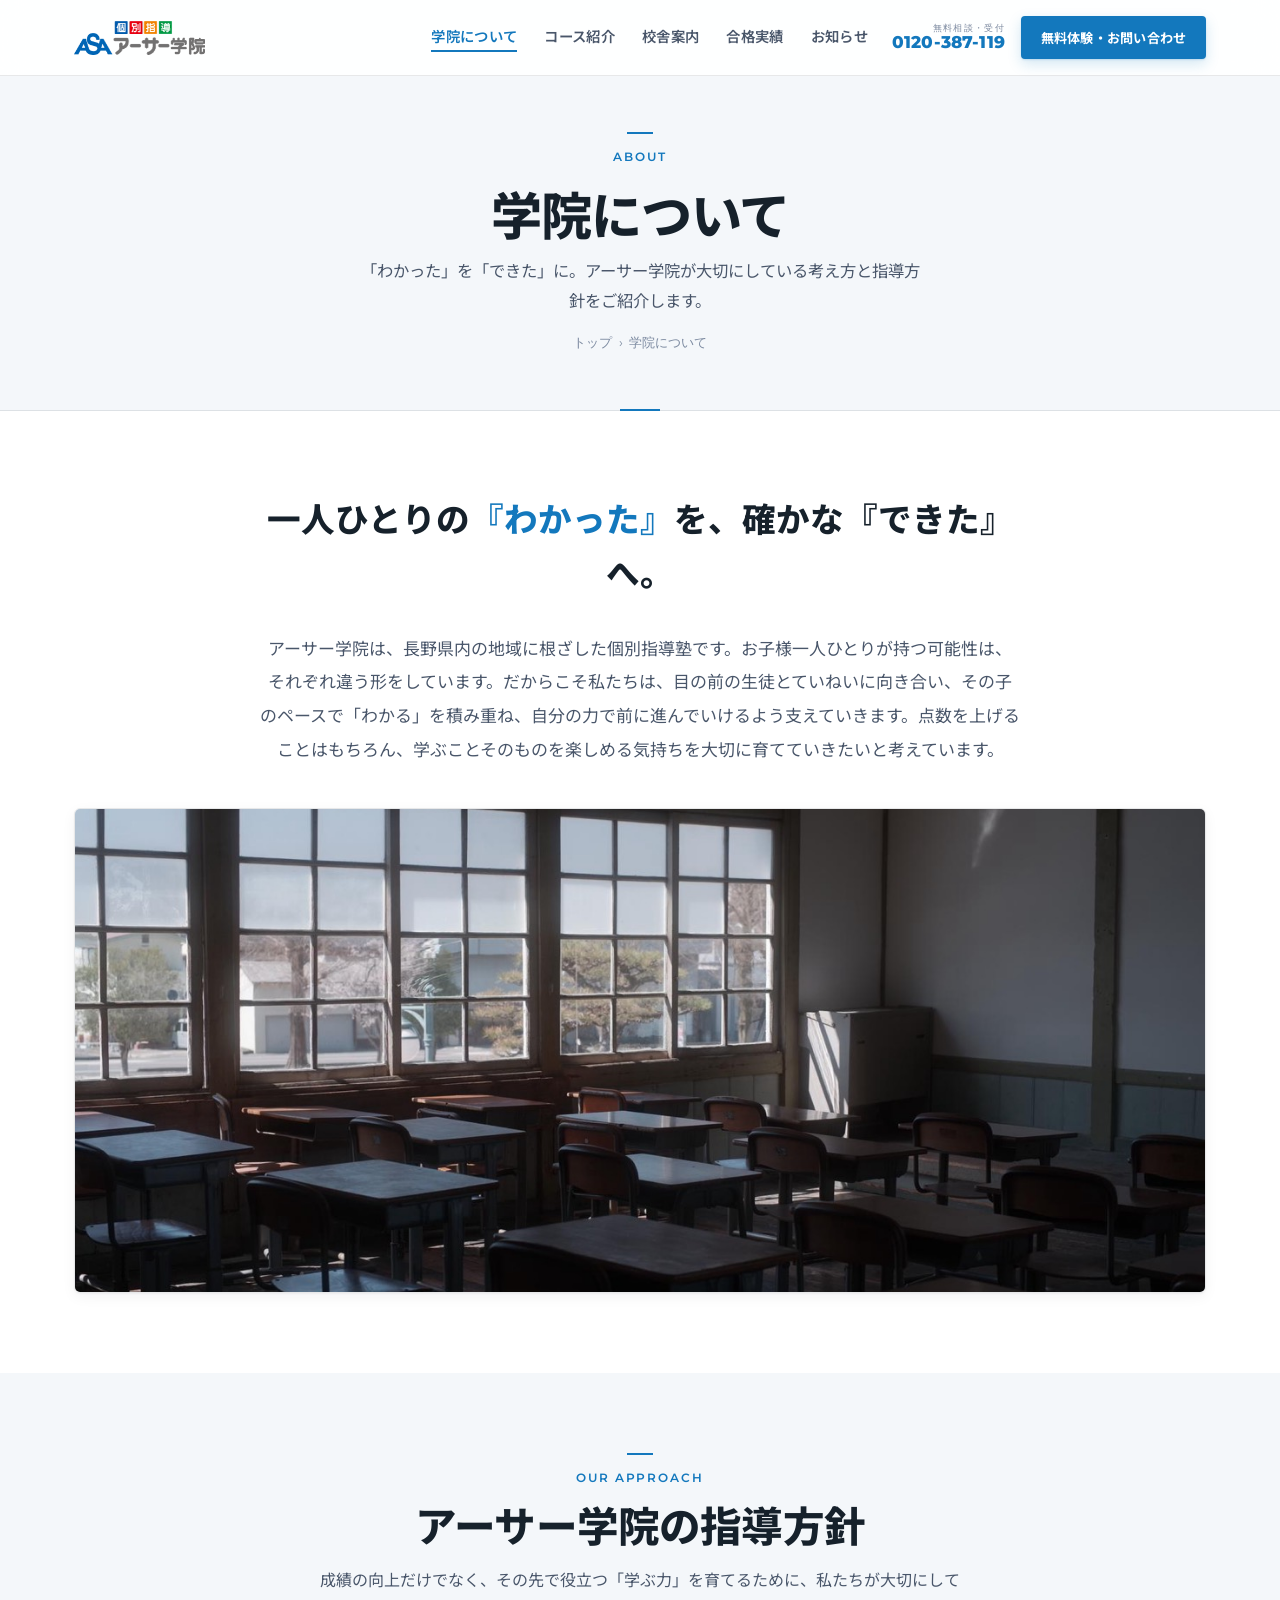
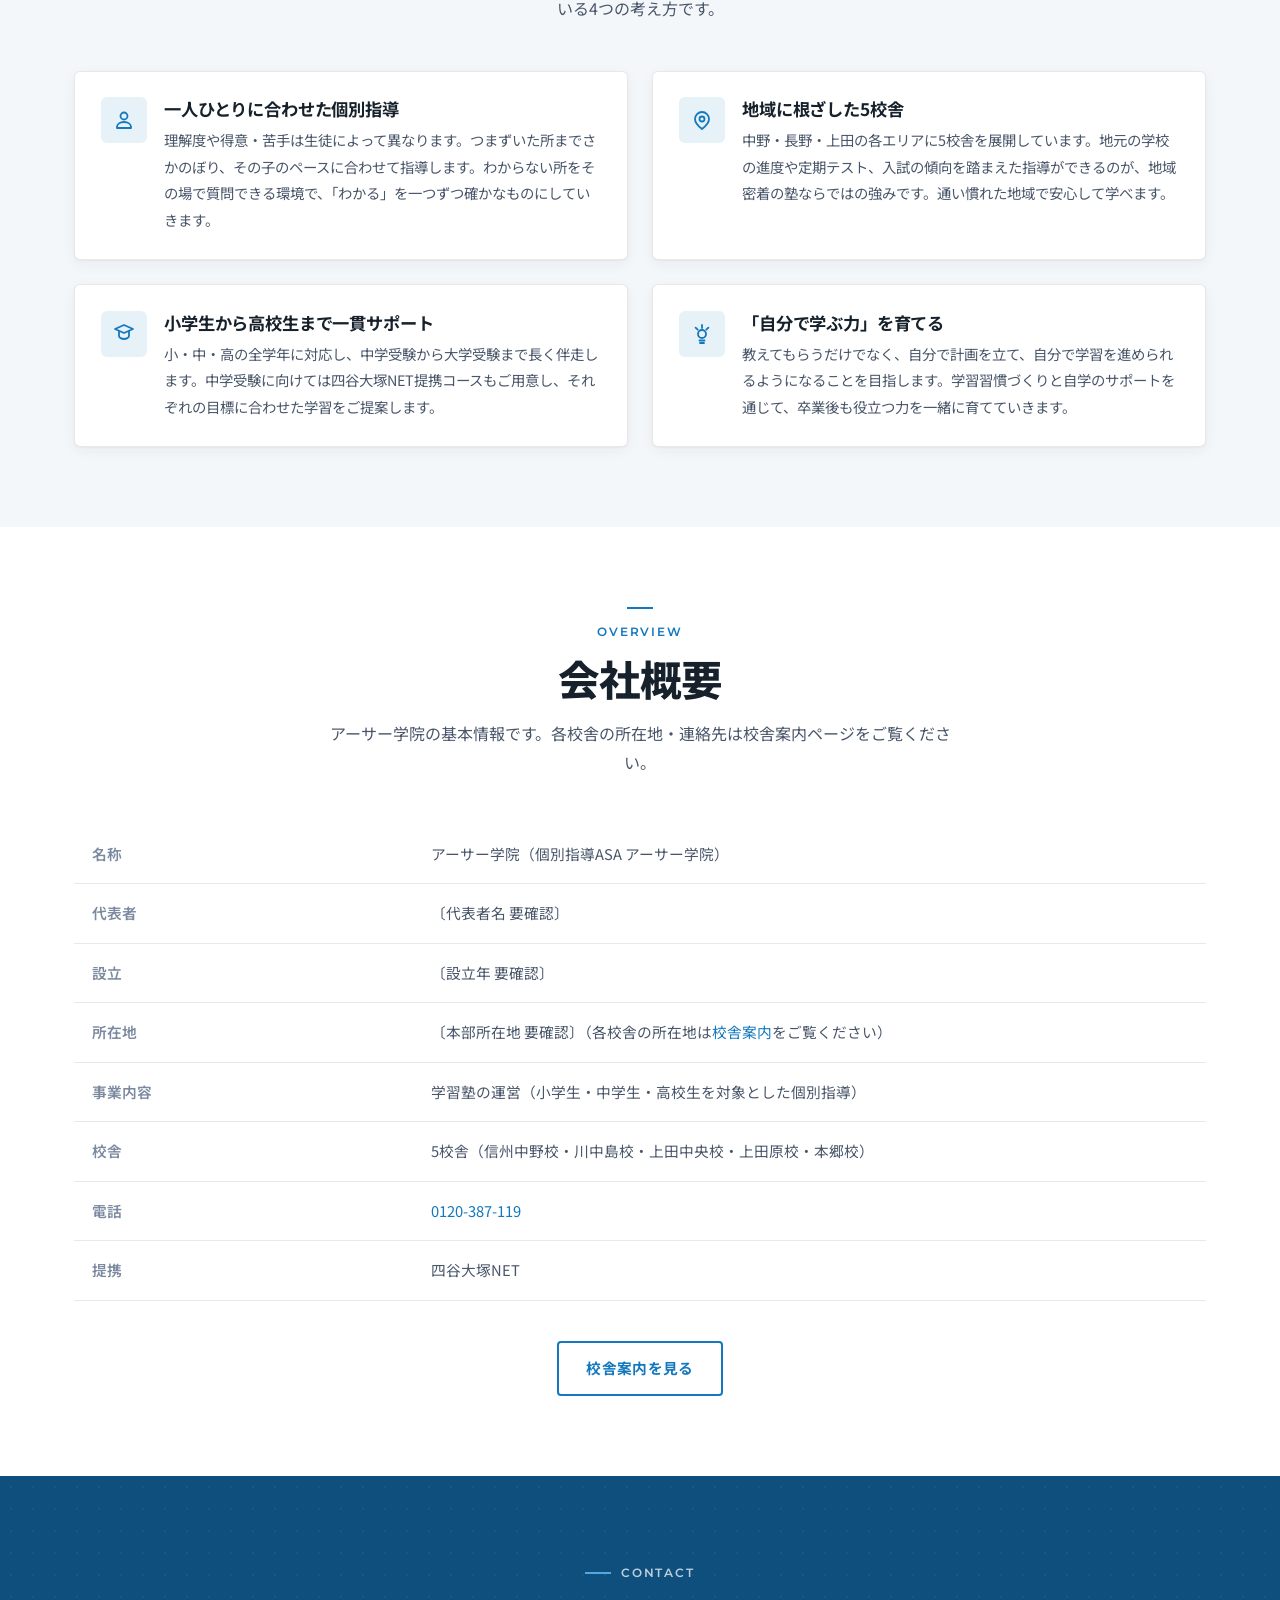
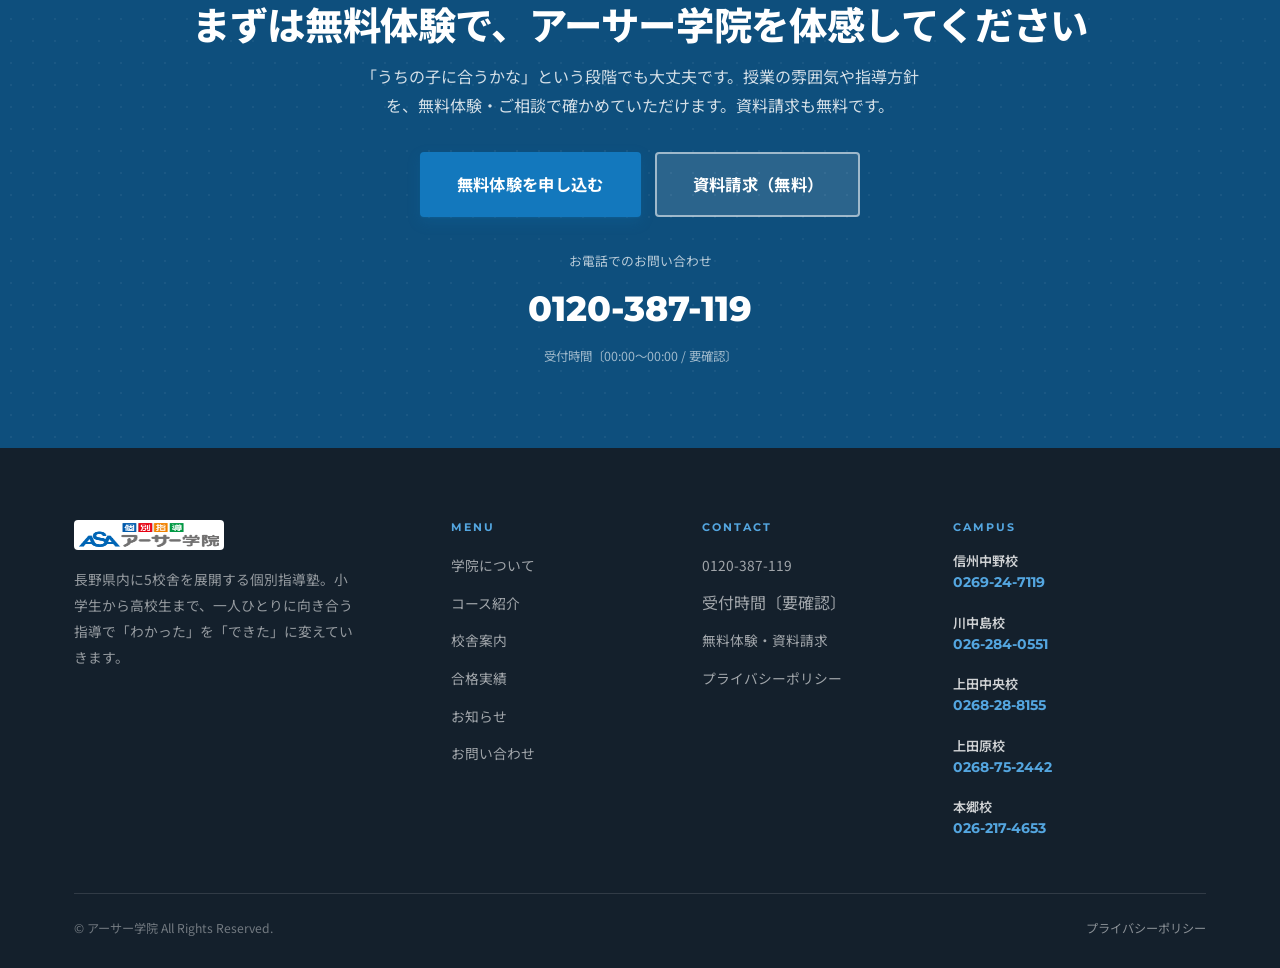
==== commit fdb0a3bb: "強み・aboutの写真を日本人学生の学習シーンに差し替え - 海外モデルのCC0画像から、日本人学生の学習風景（校舎に通う生徒・個別指導・   机に向かう小学生・授業に取り組む生徒）に変更。about" ====
--- a/about.html
+++ b/about.html
@@ -89,7 +89,7 @@
           <p class="m-quote">一人ひとりの<span class="accent">『わかった』</span>を、確かな『できた』へ。</p>
           <p class="lead mt-2">アーサー学院は、長野県内の地域に根ざした個別指導塾です。お子様一人ひとりが持つ可能性は、それぞれ違う形をしています。だからこそ私たちは、目の前の生徒とていねいに向き合い、その子のペースで「わかる」を積み重ね、自分の力で前に進んでいけるよう支えていきます。点数を上げることはもちろん、学ぶことそのものを楽しめる気持ちを大切に育てていきたいと考えています。</p>
         </div>
-        <div class="banner-img fade-in"><img class="media-img" src="images/about/lesson.jpg" alt="学びの様子（イメージ写真）" loading="lazy" width="1200" height="800"></div>
+        <div class="banner-img fade-in"><img class="media-img" src="images/about/lesson.jpg" alt="教室の様子（イメージ写真）" loading="lazy" width="1300" height="867"></div>
       </div>
     </section>
 
--- a/css/style.css
+++ b/css/style.css
@@ -13,17 +13,17 @@
   --bg-card-alt:   #eef3f8;
 
   /* Brand blue — extracted from arthurgakuin.com (#578fbd) + logo, deepened for AA contrast */
-  --accent:        #2c6fa6;   /* primary (AA on white ≈ 5.3:1) */
-  --accent-light:  #578fbd;   /* the original extracted brand blue */
-  --accent-dark:   #1f5586;   /* hover */
-  --accent-glow:   rgba(44,111,166,0.08);
-  --accent-deep:   #1b4f7a;   /* hero panel */
+  --accent:        #1378bd;   /* 澄んだスカイブルー（白上で約4.9:1） */
+  --accent-light:  #54a6e0;   /* 明るいスカイブルー（ヒーロー強調・暗背景上） */
+  --accent-dark:   #0d5d97;   /* hover */
+  --accent-glow:   rgba(19,120,189,0.10);
+  --accent-deep:   #0e4f7d;   /* 濃紺ブルー（CTA帯・ヒーローのオーバーレイ） */
 
   --text-primary:  #16212b;
   --text-secondary:#49566a;
   --text-muted:    #7c8aa0;
   --border:        rgba(22,33,43,0.10);
-  --border-hover:  rgba(44,111,166,0.32);
+  --border-hover:  rgba(19,120,189,0.32);
 
   --header-height: 76px;
   --section-pad:   80px 0;
@@ -55,7 +55,7 @@
 }
 body.page-loaded { opacity: 1; }
 
-::selection { background: rgba(44,111,166,0.16); color: var(--text-primary); }
+::selection { background: rgba(19,120,189,0.16); color: var(--text-primary); }
 
 @media (prefers-reduced-motion: reduce) {
   *, *::before, *::after {
@@ -258,8 +258,8 @@
   text-decoration: none; white-space: nowrap;
 }
 .btn .btn-ic { font-size: 1.05em; line-height: 1; }
-.btn-primary { background: var(--accent); color: #fff; border-color: var(--accent); box-shadow: 0 1px 2px rgba(44,111,166,0.18), 0 5px 14px rgba(44,111,166,0.18); }
-.btn-primary:hover { background: var(--accent-dark); border-color: var(--accent-dark); color: #fff; transform: translateY(-2px); box-shadow: 0 2px 4px rgba(44,111,166,0.2), 0 10px 22px rgba(44,111,166,0.24); }
+.btn-primary { background: var(--accent); color: #fff; border-color: var(--accent); box-shadow: 0 1px 2px rgba(19,120,189,0.18), 0 5px 14px rgba(19,120,189,0.18); }
+.btn-primary:hover { background: var(--accent-dark); border-color: var(--accent-dark); color: #fff; transform: translateY(-2px); box-shadow: 0 2px 4px rgba(19,120,189,0.2), 0 10px 22px rgba(19,120,189,0.24); }
 .btn-outline { background: #fff; color: var(--accent); border-color: var(--accent); }
 .btn-outline:hover { background: var(--accent); color: #fff; transform: translateY(-2px); }
 .btn-ghost { background: rgba(255,255,255,0.12); color: #fff; border-color: rgba(255,255,255,0.55); }
@@ -290,12 +290,30 @@
 /* ===========================
    HERO (photo-less brand panel)
    =========================== */
+/* ポップ（販促バナー）スライドショー — 既存サイト同様に一定間隔で切替 */
+.hero-pops { background: var(--bg-secondary); padding: calc(var(--header-height) + 34px) 0 56px; border-bottom: 1px solid var(--border); }
+.pop-slider { position: relative; max-width: 1000px; margin: 0 auto; }
+.pop-frame { position: relative; aspect-ratio: 960 / 350; border-radius: var(--radius); overflow: hidden; border: 1px solid var(--border); box-shadow: var(--shadow); background: #fff; }
+.pop-slide { position: absolute; inset: 0; opacity: 0; transition: opacity 0.7s ease; pointer-events: none; }
+.pop-slide.active { opacity: 1; pointer-events: auto; }
+.pop-slide a, .pop-slide img { display: block; width: 100%; height: 100%; }
+.pop-slide img { object-fit: cover; }
+.pop-dots { display: flex; justify-content: center; gap: 0.5rem; margin-top: 1rem; flex-wrap: wrap; }
+.pop-dots button { width: 10px; height: 10px; padding: 0; border: none; border-radius: 50%; background: var(--border-hover); cursor: pointer; transition: var(--t); }
+.pop-dots button:hover { background: var(--accent); }
+.pop-dots button.active { background: var(--accent); transform: scale(1.2); }
+.hero-cta-bar { max-width: 1000px; margin: 1.7rem auto 0; text-align: center; }
+.hero-cta-lead { color: var(--text-secondary); font-size: 0.98rem; margin-bottom: 1rem; }
+.hero-pops .hero-cta { justify-content: center; }
+.hero-facts { max-width: 1000px; margin: 1.6rem auto 0; display: flex; flex-wrap: wrap; justify-content: center; gap: 0.6rem 1.5rem; border-top: 1px solid var(--border); padding-top: 1.4rem; }
+.hero-facts span { font-size: 0.9rem; color: var(--text-secondary); display: inline-flex; align-items: center; gap: 0.45rem; }
+.hero-facts span::before { content: ''; width: 6px; height: 6px; border-radius: 2px; background: var(--accent); display: inline-block; }
+.hero-facts b { color: var(--accent); font-family: 'Montserrat', sans-serif; font-weight: 800; }
+
+/* (legacy .hero* rules below are unused on the current home hero) */
 .hero {
   position: relative; overflow: hidden;
-  background:
-    linear-gradient(180deg, rgba(18,52,84,0.86) 0%, rgba(13,40,68,0.93) 100%),
-    url("../images/hero/classroom.jpg") center/cover no-repeat,
-    var(--accent-deep);
+  background: var(--accent-deep);
   color: #fff;
   padding: calc(var(--header-height) + 60px) 0 76px;
   min-height: clamp(520px, 68vh, 700px);
@@ -347,11 +365,12 @@
 
 /* Hero side panel: trust mini-stats (no photo dependency) */
 .hero-aside {
-  background: rgba(255,255,255,0.06);
-  border: 1px solid rgba(255,255,255,0.14);
+  background: rgba(8,38,62,0.46);
+  border: 1px solid rgba(255,255,255,0.18);
   border-radius: var(--radius);
   padding: 1.8rem;
-  backdrop-filter: blur(2px);
+  backdrop-filter: blur(7px);
+  -webkit-backdrop-filter: blur(7px);
 }
 .hero-aside h2 { font-size: 0.78rem; letter-spacing: 0.12em; text-transform: uppercase; color: rgba(255,255,255,0.7); font-family: 'Montserrat',sans-serif; margin-bottom: 1.2rem; font-weight: 700; }
 .hero-stats { display: grid; grid-template-columns: 1fr 1fr; gap: 1.4rem 1rem; }
@@ -646,7 +665,7 @@
 .photo-ph {
   width: 100%; height: 100%;
   background:
-    repeating-linear-gradient(45deg, rgba(44,111,166,0.04) 0 10px, rgba(44,111,166,0.07) 10px 20px);
+    repeating-linear-gradient(45deg, rgba(19,120,189,0.04) 0 10px, rgba(19,120,189,0.07) 10px 20px);
   border: 1px dashed var(--border-hover);
   display: flex; flex-direction: column; align-items: center; justify-content: center;
   gap: 0.5rem; color: var(--accent); text-align: center; padding: 1rem;
@@ -790,3 +809,106 @@
   .campus-actions { flex-direction: column; }
   .campus-actions .btn { width: 100%; }
 }
+
+/* ============================================================
+   RICH TOP PAGE — izumi塾の構成・密度を踏襲（実装・文言はオリジナル / アーサー青）
+   ============================================================ */
+.rt-head { text-align: center; margin-bottom: 42px; }
+.rt-head .en { display:block; font-family:'Montserrat',sans-serif; font-size:0.78rem; letter-spacing:0.2em; text-transform:uppercase; color:var(--accent); font-weight:700; margin-bottom:0.5rem; }
+.rt-head h2 { font-size: clamp(1.7rem,3.6vw,2.4rem); font-weight:800; letter-spacing:-0.01em; line-height:1.3; }
+.rt-head .lead { margin: 0.9rem auto 0; max-width:640px; color:var(--text-secondary); }
+
+/* main visual */
+.mv { position:relative; background: linear-gradient(180deg,#e9f3fc 0%, #f5fafe 58%, #ffffff 100%); padding: calc(var(--header-height) + 40px) 0 56px; overflow:hidden; }
+.mv::before { content:''; position:absolute; inset:0; background-image: radial-gradient(rgba(19,120,189,0.07) 1.5px, transparent 1.5px); background-size: 24px 24px; -webkit-mask-image:linear-gradient(180deg,rgba(0,0,0,0.5),transparent 62%); mask-image:linear-gradient(180deg,rgba(0,0,0,0.5),transparent 62%); }
+.mv .container { position:relative; z-index:1; }
+.mv-head { text-align:center; max-width:840px; margin:0 auto 2rem; }
+.mv-eyebrow { display:inline-flex; align-items:center; gap:0.6rem; font-family:'Montserrat',sans-serif; font-size:0.76rem; letter-spacing:0.18em; text-transform:uppercase; color:var(--accent); font-weight:700; margin-bottom:1rem; }
+.mv-eyebrow::before,.mv-eyebrow::after { content:''; width:24px; height:2px; background:var(--accent-light); display:inline-block; }
+.mv-slogan { font-size: clamp(1.85rem,4.8vw,3rem); font-weight:800; line-height:1.45; letter-spacing:-0.01em; margin-bottom:1.1rem; }
+.mv-slogan .accent { color:var(--accent); }
+.mv-lead { color:var(--text-secondary); font-size:1.02rem; line-height:2; max-width:680px; margin:0 auto; }
+
+/* strengths */
+.strength-block { display:grid; grid-template-columns: 1fr 1fr; gap:3rem; align-items:center; margin-bottom:3.6rem; }
+.strength-block:last-child { margin-bottom:0; }
+.strength-block.reverse .strength-media { order:2; }
+.strength-media { position:relative; }
+.strength-media .ph-img { width:100%; aspect-ratio:3/2; object-fit:cover; border-radius:var(--radius); display:block; box-shadow:var(--shadow); }
+.strength-num { position:absolute; top:-18px; left:-18px; width:64px; height:64px; border-radius:50%; background:var(--accent); color:#fff; display:flex; align-items:center; justify-content:center; font-family:'Montserrat',sans-serif; font-weight:800; font-size:1.5rem; box-shadow:0 6px 16px rgba(19,120,189,0.35); border:4px solid #fff; }
+.strength-body .eyebrow { font-family:'Montserrat',sans-serif; font-size:0.72rem; letter-spacing:0.16em; text-transform:uppercase; color:var(--accent); font-weight:700; }
+.strength-body h3 { font-size: clamp(1.3rem,2.6vw,1.8rem); margin:0.4rem 0 0.55rem; font-family:'Noto Sans JP',sans-serif; line-height:1.4; }
+.strength-body .s-lead { color:var(--accent); font-weight:700; font-size:1.05rem; margin-bottom:0.7rem; }
+.strength-body p { color:var(--text-secondary); line-height:1.95; }
+
+/* courses rich band */
+.course-band { background: linear-gradient(180deg,#e6f0fb 0%, #f6fafe 100%); position:relative; }
+.course-card-wrap { position:relative; background:#fff; border-radius:18px; box-shadow:0 10px 40px rgba(15,40,70,0.08); padding: 3.4rem 3rem; max-width: var(--max-width); margin:0 auto; overflow:hidden; }
+.course-bigtext { position:absolute; top:-0.28em; right:0.15em; font-family:'Montserrat',sans-serif; font-weight:800; font-size: clamp(4rem,13vw,10rem); color:rgba(19,120,189,0.06); line-height:1; pointer-events:none; letter-spacing:-0.03em; user-select:none; }
+.pill-title { position:relative; z-index:1; text-align:center; margin-bottom:2.2rem; }
+.pill-title .pill { display:inline-block; background:var(--accent); color:#fff; font-weight:700; padding:0.4rem 1.7rem; border-radius:100px; font-size:1.05rem; }
+.pill-title .en { display:block; font-family:'Montserrat',sans-serif; font-size:0.72rem; letter-spacing:0.2em; text-transform:uppercase; color:var(--accent); margin-top:0.7rem; font-weight:700; }
+.course-card-wrap .course-grid { position:relative; z-index:1; }
+
+/* results: stats + reviews */
+.stat-band { display:grid; grid-template-columns: repeat(4,1fr); gap:1.25rem; margin-bottom:2.6rem; }
+.stat-card { background:#fff; border:1px solid var(--border); border-radius:var(--radius); padding:1.6rem 1rem; text-align:center; box-shadow:var(--shadow); }
+.stat-card .v { font-family:'Montserrat',sans-serif; font-weight:800; font-size: clamp(1.9rem,4vw,2.7rem); color:var(--accent); line-height:1; }
+.stat-card .v small { font-size:0.4em; margin-left:0.15rem; color:var(--text-secondary); font-weight:700; }
+.stat-card .l { font-size:0.78rem; color:var(--text-secondary); margin-top:0.6rem; line-height:1.5; }
+.review-grid { display:grid; grid-template-columns: repeat(3,1fr); gap:1.6rem 1.5rem; }
+.review-card { background:#fbfdff; border:5px solid var(--accent); border-radius:var(--radius); padding:1.7rem 1.5rem; box-shadow:7px 7px 0 rgba(19,120,189,0.12); display:flex; flex-direction:column; }
+.review-card:nth-child(3n-1) { border-color:var(--accent-light); box-shadow:7px 7px 0 rgba(84,166,224,0.18); }
+.review-card:nth-child(3n) { border-color:var(--accent-dark); box-shadow:7px 7px 0 rgba(13,93,151,0.14); }
+.review-card .rv-badge { display:inline-block; font-family:'Montserrat',sans-serif; font-weight:800; color:var(--accent); font-size:1.12rem; margin-bottom:0.7rem; line-height:1.35; }
+.review-card .rv-head { font-size:1.04rem; font-weight:700; margin-bottom:0.5rem; }
+.review-card p { color:var(--text-secondary); font-size:0.87rem; line-height:1.85; margin-bottom:0.9rem; flex:1; }
+.review-card .rv-who { font-size:0.8rem; color:var(--text-muted); font-weight:600; }
+
+/* cv banners */
+.cv2 { display:grid; grid-template-columns:1fr 1fr; gap:1.5rem; }
+.cv-panel { position:relative; border-radius:var(--radius); padding:2.4rem 2.2rem; color:#fff; overflow:hidden; box-shadow:0 10px 30px rgba(15,40,70,0.12); }
+.cv-panel.a { background:linear-gradient(135deg,var(--accent-light) 0%,var(--accent) 100%); }
+.cv-panel.b { background:linear-gradient(135deg,var(--accent) 0%,var(--accent-deep) 100%); }
+.cv-panel .cv-ic { position:absolute; top:1.1rem; right:1.2rem; opacity:0.92; }
+.cv-panel .cv-sub { font-size:0.82rem; opacity:0.92; }
+.cv-panel h3 { font-size:1.5rem; font-weight:800; margin:0.25rem 0 0.6rem; color:#fff; }
+.cv-panel p { font-size:0.9rem; opacity:0.93; line-height:1.8; margin-bottom:1.3rem; max-width:32ch; }
+.cv-panel .btn { background:#fff; color:var(--accent); border-color:#fff; }
+.cv-panel .btn:hover { background:rgba(255,255,255,0.9); color:var(--accent-dark); transform:translateY(-2px); }
+
+/* news + instagram */
+.news-info { display:grid; grid-template-columns: 1.5fr 1fr; gap:3rem; align-items:start; }
+.ig-head { display:flex; align-items:center; gap:0.5rem; font-weight:700; margin-bottom:1rem; color:var(--text-primary); }
+.ig-head .ig-ic { color:var(--accent); }
+.ig-grid { display:grid; grid-template-columns: repeat(3,1fr); gap:5px; }
+.ig-tile { aspect-ratio:1/1; background:repeating-linear-gradient(45deg,rgba(19,120,189,0.05) 0 9px,rgba(19,120,189,0.09) 9px 18px); border:1px solid var(--border); border-radius:4px; display:flex; align-items:center; justify-content:center; color:var(--accent); opacity:0.9; }
+.ig-note { font-size:0.76rem; color:var(--text-muted); margin-top:0.7rem; text-align:center; }
+
+/* campus strip */
+.campus-strip { display:grid; grid-template-columns: repeat(5,1fr); gap:1rem; }
+.campus-chip { background:#fff; border:1px solid var(--border); border-radius:var(--radius); padding:1.2rem 0.9rem; text-align:center; box-shadow:var(--shadow); transition:var(--t); display:block; }
+.campus-chip:hover { border-color:var(--border-hover); box-shadow:var(--shadow-hover); transform:translateY(-3px); }
+.campus-chip h3 { font-size:1rem; margin-bottom:0.4rem; color:var(--text-primary); }
+.campus-chip .ct { font-family:'Montserrat',sans-serif; font-weight:700; color:var(--accent); font-size:0.9rem; }
+
+/* page-top floating */
+.pagetop { position:fixed; bottom:24px; right:20px; width:48px; height:48px; border-radius:50%; background:var(--accent); color:#fff; border:none; display:flex; align-items:center; justify-content:center; box-shadow:0 6px 18px rgba(19,120,189,0.4); cursor:pointer; opacity:0; visibility:hidden; transform:translateY(10px); transition:var(--t); z-index:900; }
+.pagetop.show { opacity:1; visibility:visible; transform:translateY(0); }
+.pagetop:hover { background:var(--accent-dark); }
+
+@media (max-width:960px){
+  .strength-block { grid-template-columns:1fr; gap:1.5rem; margin-bottom:2.8rem; }
+  .strength-block.reverse .strength-media { order:0; }
+  .stat-band, .review-grid { grid-template-columns:1fr 1fr; }
+  .cv2 { grid-template-columns:1fr; }
+  .news-info { grid-template-columns:1fr; gap:2rem; }
+  .campus-strip { grid-template-columns: repeat(2,1fr); }
+  .course-card-wrap { padding:2.2rem 1.3rem; }
+}
+@media (max-width:560px){
+  .review-grid { grid-template-columns:1fr; }
+  .stat-band { grid-template-columns:1fr 1fr; }
+  .strength-num { width:52px;height:52px;font-size:1.2rem; top:-14px; left:-14px; }
+  .campus-strip { grid-template-columns:1fr; }
+}
